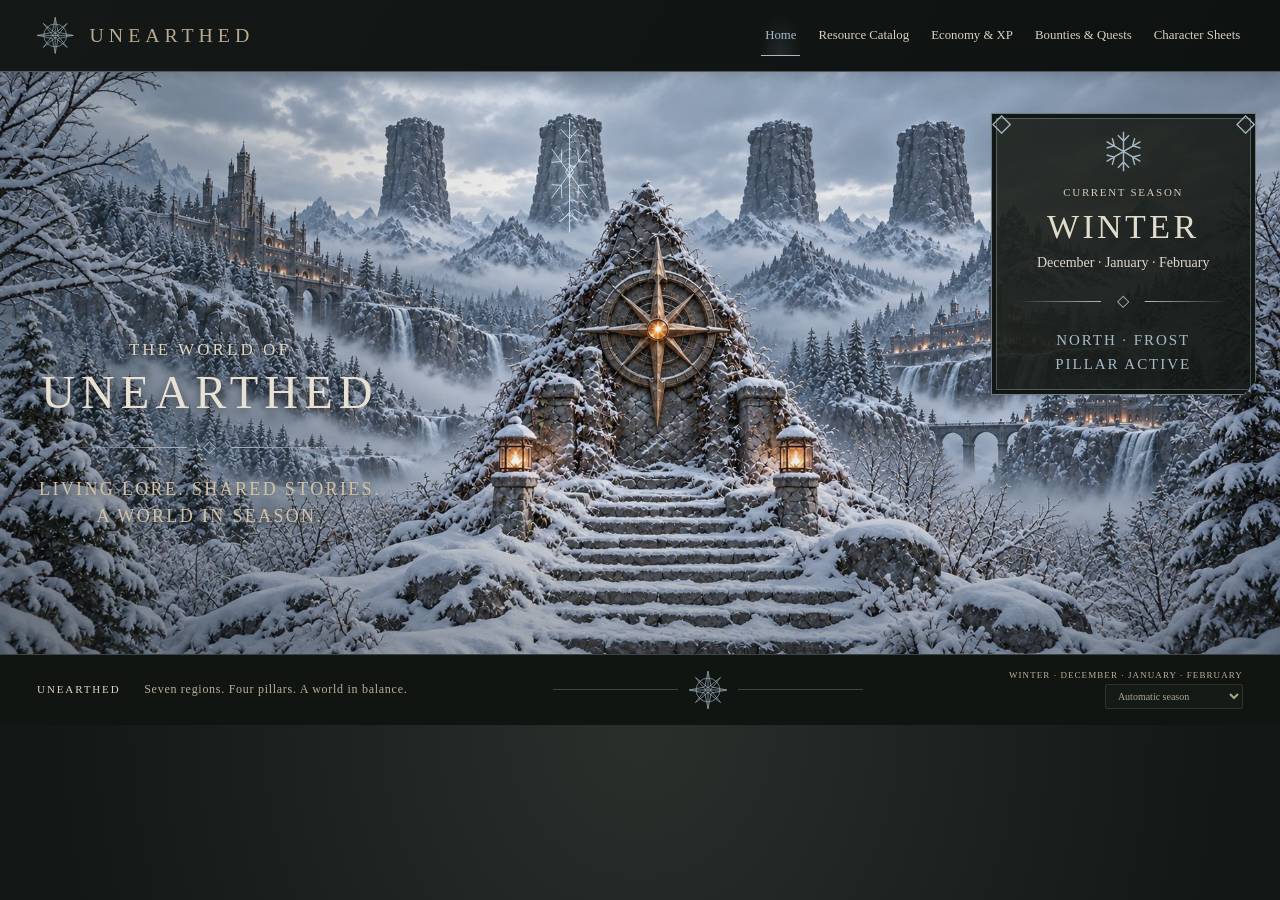
==== index.html @ 0201812e "Add files via upload" ====
<!doctype html>
<html lang="en">
<head>
<meta charset="utf-8"><meta name="viewport" content="width=device-width,initial-scale=1,viewport-fit=cover">
<meta name="description" content="Explore Unearthed’s regional resources, wildlife, gemstones, and crafting materials.">
<title>Unearthed · The World Awaits</title>
<link rel="stylesheet" href="style.css"><link rel="stylesheet" href="reference.css?v=tables-18"><link rel="stylesheet" href="characters.css?v=storyteller-list-6">
<script src="season.js" defer></script><script src="site-config.js" defer></script><script src="dashboard.js?v=page-titles-16" defer></script><script src="catalog.js" defer></script><script src="resource-art.js" defer></script><script src="app.js?v=tables-17" defer></script><script src="economy-data.js" defer></script><script src="ledger-art.js?v=17" defer></script><script src="economy.js?v=tables-17" defer></script><script src="character-model.js?v=standalone-2" defer></script><script src="characters.js?v=standalone-2" defer></script>
<link rel="stylesheet" href="mobile.css?v=clear-art-15"><script src="mobile.js?v=mobile-1" defer></script></head>
<body>
<a class="skip" href="#catalog">Skip to resources</a>
<header class="topbar"><a class="wordmark" href="#home"><svg viewBox="0 0 64 64" fill="none" stroke="currentColor" stroke-width="1" aria-hidden="true"><circle cx="32" cy="32" r="19"/><circle cx="32" cy="32" r="4"/><path d="M32 2 37 27 62 32 37 37 32 62 27 37 2 32 27 27Z"/><path d="m12 12 20 16 20-16-16 20 16 20-20-16-20 16 16-20Z"/><path d="M32 2v60M2 32h60"/></svg><span>UNEARTHED</span></a><button id="mobile-menu-toggle" class="mobile-menu-toggle" type="button" aria-controls="site-navigation" aria-expanded="false">Menu ☰</button><nav id="site-navigation" aria-label="Main"><a href="#home" class="nav-home">Home</a><a href="#catalog">Resource Catalog</a><a class="nav-economy" href="#economy">Economy &amp; XP</a><span class="nav-divider" aria-hidden="true">◇</span><a href="#board">Bounties &amp; Quests</a><a href="#sheets">Character Sheets</a></nav></header>
<section class="world-hero" id="home" aria-labelledby="title"><div class="landscape" role="img" aria-label="Castles and waterfalls in a misty autumn valley surround an ancient compass monument. Only the selected season’s pillar glows."><img src="hero-reference.webp" class="landscape-base" alt=""><div class="pillar west" data-pillar="autumn"><svg viewBox="0 0 80 200" fill="none" stroke="currentColor" stroke-width="1.5" aria-hidden="true"><path d="M9 40C42 14 76 31 57 48S12 55 18 73s58 2 47 29-56 7-51 31 48 8 44 32M14 92c12-10 26-12 40-7M25 178c18 10 29 2 25-8"/></svg></div><div class="pillar north" data-pillar="winter"><svg viewBox="0 0 80 200" fill="none" stroke="currentColor" stroke-width="1.5" aria-hidden="true"><path d="M40 10v177M12 56l56 77M68 56l-56 77M26 25l14 15 14-15M26 170l14-15 14 15M12 77l15-1 1-19M53 133l1-20 15-1M12 112l15 1 1 20M53 57l1 19 15 1M34 92l6-10 6 10-6 10Z"/></svg></div><div class="pillar east" data-pillar="spring"><svg viewBox="0 0 80 200" fill="none" stroke="currentColor" stroke-width="1.5" aria-hidden="true"><path d="M39 187c-3-30 9-47 1-72S24 70 40 13M40 59c-24-3-26-23-24-32 20 2 26 13 24 32ZM38 88c20 0 29-18 27-29-21 2-28 14-27 29ZM40 126c-21-1-26-15-24-25 17 0 25 11 24 25ZM40 150c18-3 22-17 20-25-16 4-22 14-20 25M38 174l-18 18m21-23 20 20"/></svg></div><div class="pillar south" data-pillar="summer"><svg viewBox="0 0 80 200" fill="none" stroke="currentColor" stroke-width="1.5" aria-hidden="true"><path d="M39 189C7 179 10 143 24 126c-3 21 7 22 10 15C15 111 49 93 37 58c24 15 31 36 21 56 17-13 8-32 6-42 31 46 12 112-25 117ZM39 181c-20-12-11-29 0-41-1 16 16 19 0 41Z"/></svg></div><div class="landscape-vignette"></div></div>
<div class="world-title"><p class="eyebrow">The world of</p><h1 id="title">Unearthed</h1><div class="rule" aria-hidden="true">◇</div><p class="subtitle">Living lore. Shared stories.<br>A world in season.</p></div>
<aside class="season-plaque" aria-label="Current season"><span class="season-emblem" id="season-emblem" aria-hidden="true">❧</span><p class="eyebrow" id="season-mode">Current season</p><h2 id="season-name">Autumn</h2><p id="season-months">September · October · November</p><div class="rule" aria-hidden="true">◇</div><p id="season-status" role="status" aria-live="polite">West pillar<br>active</p><span id="season-date" class="sr-only"></span></aside><p id="season-invitation" class="sr-only"></p></section>

<footer class="world-footer"><p><span>UNEARTHED</span> Seven regions. Four pillars. A world in balance.</p><div class="footer-compass" aria-hidden="true"><svg viewBox="0 0 64 64" fill="none" stroke="currentColor" stroke-width="1" aria-hidden="true"><circle cx="32" cy="32" r="19"/><circle cx="32" cy="32" r="4"/><path d="M32 2 37 27 62 32 37 37 32 62 27 37 2 32 27 27Z"/><path d="m12 12 20 16 20-16-16 20 16 20-20-16-20 16 16-20Z"/><path d="M32 2v60M2 32h60"/></svg></div><label class="season-selector"><span id="season-footer">Autumn · September · October · November</span><span class="sr-only">Explore the seasons</span><select id="season-select" aria-label="Explore the seasons"><option value="auto">Automatic season</option><option value="autumn">Preview Autumn · West</option><option value="winter">Preview Winter · North</option><option value="spring">Preview Spring · East</option><option value="summer">Preview Summer · South</option></select></label></footer>
<section id="economy" class="economy-section ledger-page" aria-labelledby="title" hidden><p class="eyebrow">Fortune & progression</p><div id="economy-tabs" class="ledger-tabs" aria-label="Economy &amp; XP spreadsheet sections"></div><p class="economy-intro">Explore coin values, market prices, experience rewards, and character progression.</p><section class="tools" aria-label="Economy &amp; XP filters"><label class="search-label">Search this page<input type="search" id="economy-search" placeholder="Search entries, descriptions, or rewards…"></label></section><div class="live-bar"><p id="economy-sync" role="status">Showing the saved spreadsheet snapshot.</p><button id="economy-refresh" class="quiet">Refresh from sheet ↻</button></div><div class="ledger-results-heading"><div><h2 id="economy-list-title"></h2><p id="economy-count" role="status" aria-live="polite"></p></div><a id="economy-source" target="_blank" rel="noopener noreferrer">Open source tab ↗</a></div><div id="economy-results" class="resource-grid"></div><p id="economy-empty" class="empty" hidden>No entries match your search.</p></section>
<section id="board" class="economy-section ledger-page" aria-labelledby="title" hidden><p class="eyebrow">The adventure board</p><div id="board-tabs" class="ledger-tabs" aria-label="Bounties, Assassinations &amp; Quests spreadsheet sections"></div><p class="economy-intro">Browse posted fictional contracts, quests, tasks, and the completed-events log.</p><section class="tools" aria-label="Bounties, Assassinations &amp; Quests filters"><label class="search-label">Search this page<input type="search" id="board-search" placeholder="Search entries, descriptions, or rewards…"></label></section><div class="live-bar"><p id="board-sync" role="status">Showing the saved spreadsheet snapshot.</p><button id="board-refresh" class="quiet">Refresh from sheet ↻</button></div><div class="ledger-results-heading"><div><h2 id="board-list-title"></h2><p id="board-count" role="status" aria-live="polite"></p></div><a id="board-source" target="_blank" rel="noopener noreferrer">Open source tab ↗</a></div><div id="board-results" class="resource-grid"></div><p id="board-empty" class="empty" hidden>No entries match your search.</p></section>
<section id="characters" class="character-page" hidden aria-labelledby="title"><p class="eyebrow">The people of Unearthed</p><p id="character-list-description" class="page-description">Explore the approved, read-only character sheets of Unearthed.</p><div class="character-toolbar"><label class="character-search">Find a character<input id="character-search" type="search" placeholder="Search character or player name…"></label><button id="add-character" class="button" type="button">Add New Character Sheet +</button><a id="open-storyteller" class="button" href="storyteller.html" target="_blank" rel="noopener">Storyteller ◇</a><button id="refresh-registry" class="quiet" type="button">Refresh list ↻</button></div><p id="registry-status" class="character-status" role="status" aria-live="polite"></p><div id="character-list" class="character-roster"></div><p class="mobile-table-hint">Swipe across the character list to see every column.</p><div id="character-registry-table" class="table-scroll" hidden><table><caption class="sr-only">Approved character sheet registry</caption><thead><tr><th>Character name</th><th>Player name</th><th>Adjusted XP</th><th>Adjusted coin</th><th>View character sheet</th></tr></thead><tbody id="character-registry-rows"></tbody></table></div><p class="character-note">Character information is read from the player’s Google Sheet. Only approved moderators can register a sheet.</p></section>
<section id="character-profile" class="character-page character-profile" hidden aria-labelledby="character-profile-title"><p class="eyebrow">The chronicle of a character</p><div class="profile-heading"><div><h1 id="character-profile-title">Character Sheet</h1><p id="character-profile-subtitle" class="page-description">A read-only record from Google Sheets.</p></div><span class="read-only-badge">Read only</span></div><div class="profile-actions"><a href="#sheets">← All characters</a><button id="refresh-character" class="quiet" type="button">Refresh character ↻</button><button id="copy-character-link" class="quiet" type="button">Copy player link</button><a id="character-source-link" target="_blank" rel="noopener noreferrer">Open Google Sheet ↗</a></div><label id="character-share-fallback" hidden>Copy this player link<input id="character-share-url" readonly></label><p id="character-profile-status" class="character-status" role="status" aria-live="polite"></p><div id="character-profile-content"></div></section>
<dialog id="add-character-dialog" class="character-add-dialog" aria-labelledby="add-character-title"><form id="add-character-form"><p class="eyebrow">Moderator registration</p><h2 id="add-character-title">Add New Character Sheet</h2><p>Paste the character’s Google Sheets link. Share the copy as <strong>Anyone with the link · Viewer</strong> first.</p><label>Character Google Sheets link<input id="new-character-url" type="url" required placeholder="https://docs.google.com/spreadsheets/d/…/edit"></label><p class="character-note">Continue to Google sign-in to preview the import and add it to the master registry. No character data is saved from this public form.</p><p id="add-character-error" role="alert"></p><div class="profile-actions"><button id="cancel-add-character" class="quiet" type="button">Cancel</button><button id="continue-character-registration" class="button" type="submit">Continue with Google →</button></div></form></dialog>
<main id="catalog">
<div class="catalog-heading"><div><p class="eyebrow">The explorer’s archive</p><p class="page-description">Explore materials, wildlife, gemstones, and crafting resources across the seven regions of Unearthed.</p></div><p id="summary">Loading the field guide…</p></div>
<section class="tools" aria-label="Catalog filters"><label class="search-label">Search the compendium<input id="search" type="search" placeholder="Search resources, descriptions, or uses…"></label><div class="filter-row"><label>Region<select id="region"><option value="">All regions</option></select></label><label>Resource type<select id="category"><option value="">All resource types</option></select></label><label>Tier<select id="tier"><option value="">All tiers</option></select></label><label>Order by<select id="sort"><option value="name">Name A–Z</option><option value="tier">Tier: low to high</option><option value="region">Region A–Z</option></select></label><button id="clear" class="quiet">Clear filters</button></div></section>
<div class="live-bar"><p id="sync-status" role="status">Showing the saved catalog · Connecting to Google Sheets…</p><button id="refresh" class="quiet">Refresh from sheet ↻</button></div>
<div id="region-notes" class="region-notes" hidden></div>
<div class="results-heading"><p id="result-count" role="status" aria-live="polite"></p><span>WOOD · MINERALS · GEMSTONES · GATHER · ANIMALS</span></div>
<div id="results" class="resource-grid"></div><div id="empty" class="empty" hidden><span aria-hidden="true">✧</span><h3>No discoveries found.</h3><p>Try another search or clear your filters.</p></div><button id="more" class="button more" hidden>Show more resources</button>
<section class="source-panel"><span class="source-compass" aria-hidden="true">✧</span><div><p class="eyebrow">A living field guide</p><h2>One world. One source.</h2><p>This guide reads the seven regional tabs in the master Google Sheet. When the public connection is available, it checks for changes every two minutes while you browse. Google may take a few minutes to serve edits.</p><a href="https://docs.google.com/spreadsheets/d/1hNBIAvWeZFCh6agAXn4q4OVfjjJpEoTClhNyCWMrdN8/edit" target="_blank" rel="noopener">Consult the master catalog ↗</a></div></section>
<noscript><p>Enable JavaScript to search the catalog, or <a href="https://docs.google.com/spreadsheets/d/1hNBIAvWeZFCh6agAXn4q4OVfjjJpEoTClhNyCWMrdN8/edit">open the original Google Sheet</a>.</p></noscript>
</main>
</body></html>
---- style.css ----
:root{color-scheme:dark;--bg:#101419;--panel:#181e24;--line:#b297603d;--gold:#d1b987;--text:#e8e2d5;--muted:#b1b5b5}*{box-sizing:border-box}html{scroll-behavior:smooth;scroll-padding-top:24px}body{margin:0;background:var(--bg);color:var(--text);font:16px/1.65 Georgia,serif}a{color:var(--gold);text-underline-offset:5px}button,input,select{font:inherit}button,a,input,select{-webkit-tap-highlight-color:transparent}:focus-visible{outline:2px solid #a6c8f1;outline-offset:5px}button{cursor:pointer}button:disabled{cursor:wait;opacity:.65}.skip{position:absolute;top:-100px;left:20px;z-index:10;background:var(--bg);padding:10px}.skip:focus{top:10px}.topbar{display:flex;justify-content:space-between;align-items:center;padding:20px 6%;background:#101419;border-bottom:1px solid var(--line);gap:20px}.wordmark{font-size:17px;letter-spacing:.19em;color:var(--gold);text-decoration:none}.wordmark span{font-size:27px;vertical-align:middle;margin-right:8px}.topbar nav{display:flex;gap:28px;font:13px Arial,sans-serif}.topbar nav a{color:#d0cec6;text-decoration:none}.topbar nav a:hover{color:var(--gold)}.hero{position:relative;min-height:700px;height:82vh;max-height:1000px;display:flex;align-items:flex-end;justify-content:center;isolation:isolate;overflow:hidden;text-align:center}.hero-art{position:absolute;inset:0;width:100%;height:100%;object-fit:cover;object-position:center 42%;z-index:-3}.hero-shade{position:absolute;inset:0;background:linear-gradient(180deg,#10141908 20%,#10141920 40%,#101419b0 64%,#101419 100%);z-index:-2}.hero-copy{padding:270px 20px 68px;text-shadow:0 3px 16px #000;max-width:800px}.eyebrow{font:11px/1.6 Arial,sans-serif;text-transform:uppercase;letter-spacing:.24em;color:var(--gold);margin:0 0 12px}h1{font-weight:400;text-transform:uppercase;letter-spacing:.12em;font-size:clamp(42px,6.5vw,86px);line-height:1.1;margin:0 0 12px;color:#f2e6ce}.rule{display:flex;gap:16px;align-items:center;justify-content:center;color:var(--gold);font-size:9px;margin:14px auto;width:220px}.rule:before,.rule:after{content:"";height:1px;background:linear-gradient(90deg,transparent,var(--gold));flex:1}.rule:after{transform:rotate(180deg)}.subtitle{font-variant:small-caps;font-size:25px;letter-spacing:.07em;margin:0 0 14px}.hero-description{color:#e0ddd5;line-height:1.6;font-size:16px}.button{display:inline-flex;align-items:center;justify-content:center;gap:32px;text-decoration:none;padding:12px 26px;border:1px solid #a88c55;background:linear-gradient(#50432c,#302b24);color:#f2e3c5;font-size:14px;box-shadow:inset 0 0 0 3px #171a1d,0 6px 20px #0003;min-height:46px}.button:hover{background:#5e4d31}.hero-caption{position:absolute;bottom:20px;color:#b5b6b3;font:10px Arial,sans-serif;text-transform:uppercase;letter-spacing:.2em}main{max-width:1380px;padding:54px 6% 70px;margin:auto}.catalog-heading{display:flex;align-items:flex-end;justify-content:space-between;gap:20px;margin-bottom:28px}h2{font-weight:400;font-size:34px;line-height:1.3;margin:0}.catalog-heading>p{font:12px Arial,sans-serif;color:var(--muted);white-space:nowrap;margin-bottom:7px}.tools{background:linear-gradient(135deg,#20252b,#171c22);border:1px solid var(--line);padding:25px}.tools label{display:flex;flex-direction:column;gap:8px;font:12px Arial,sans-serif;color:#cfc8b8}.search-label{width:100%}input,select{min-height:46px;border:1px solid #62666c;background:#10161b;color:var(--text);border-radius:2px;padding:10px 12px;width:100%;font:14px Arial,sans-serif}input::placeholder{color:#a4a9ad}.filter-row{display:grid;grid-template-columns:1.3fr 1.1fr .7fr 1fr auto;gap:14px;align-items:end;margin-top:18px}.quiet{background:transparent;border:1px solid #60656a;border-radius:2px;color:#d8cbb0;padding:10px 13px;min-height:42px;font:12px Arial,sans-serif}.quiet:hover{background:#ffffff0a}.live-bar{display:flex;gap:20px;justify-content:space-between;align-items:center;margin:18px 0 28px}.live-bar p{margin:0;color:#b4bfc5;font:12px/1.6 Arial,sans-serif}.live-bar p[data-live=true]{color:#b8d8be}.live-bar .quiet{white-space:nowrap}.region-notes{padding:15px 20px;margin-bottom:20px;border-left:2px solid var(--gold);background:#20252b;color:#d1c7b4;font-size:14px}.results-heading{display:flex;justify-content:space-between;gap:16px;align-items:center;margin-bottom:14px;font:12px Arial,sans-serif;color:var(--muted)}.results-heading p{margin:0}.results-heading span{font-size:9px;letter-spacing:.09em}.resource-grid{display:grid;grid-template-columns:repeat(3,minmax(0,1fr));gap:18px}.resource{position:relative;padding:23px;background:linear-gradient(130deg,#21262c,#171c22);border:1px solid #6f655145;min-width:0;display:flex;flex-direction:column}.resource:before{content:"";position:absolute;top:-1px;left:20px;width:38px;height:2px;background:var(--accent,#c6ae78)}.card-top{display:flex;justify-content:space-between;align-items:center;gap:10px;font:11px Arial,sans-serif}.category{color:var(--accent,#c6ae78);letter-spacing:.04em}.tier{font-size:10px;color:#e2d4b8;border:1px solid #a68c5855;padding:3px 8px;white-space:nowrap}.resource h3{font-size:23px;font-weight:400;line-height:1.25;margin:17px 0 7px;color:#f2e9d7;overflow-wrap:anywhere}.region-name{font:10px Arial,sans-serif;letter-spacing:.06em;color:#b4bac0;margin:0 0 16px}.description{font:14px/1.75 Arial,sans-serif;color:#c9ccce;margin:0 0 22px;flex:1}.uses{border-top:1px solid #ffffff13;padding-top:13px;font:12px/1.7 Arial,sans-serif;color:#b5b9b9;margin:0}.uses strong{display:block;text-transform:uppercase;letter-spacing:.14em;font-size:9px;color:var(--gold);margin-bottom:4px}.more{display:flex;margin:30px auto 0}.empty{text-align:center;padding:50px;border:1px solid var(--line)}.empty>span{font-size:45px;color:var(--gold)}.empty h3{font-size:27px;font-weight:400}.empty p{color:var(--muted)}.source-panel{display:flex;gap:32px;align-items:center;margin-top:65px;padding:35px;border:1px solid var(--line);background:radial-gradient(ellipse at left,#2b3037,#171c22)}.source-compass{color:var(--gold);font-size:85px;line-height:1}.source-panel h2{font-size:29px}.source-panel p:not(.eyebrow){font:14px/1.8 Arial,sans-serif;color:#bac0c2;max-width:760px}.source-panel a{font-size:14px}footer{display:flex;justify-content:space-between;gap:20px;border-top:1px solid var(--line);padding:28px 6%;color:var(--muted);font:11px/1.6 Arial,sans-serif}footer .wordmark{font-size:13px}[hidden]{display:none!important}@media(min-width:1600px){main{padding-left:30px;padding-right:30px}}@media(max-width:900px){.resource-grid{grid-template-columns:repeat(2,minmax(0,1fr))}.filter-row{grid-template-columns:1fr 1fr}.filter-row .quiet{grid-column:2}.catalog-heading{align-items:flex-start;flex-direction:column;gap:8px}.hero{min-height:640px;height:76vh}.results-heading span{display:none}}@media(max-width:560px){.topbar{padding:15px 5%}.wordmark{font-size:14px}.wordmark span{display:none}.topbar nav{gap:14px;font-size:11px}.hero{min-height:590px;height:78vh}.hero-art{object-position:50% 30%}.hero-copy{padding:230px 15px 65px}.hero-description{font-size:14px}.subtitle{font-size:21px}main{padding:35px 5% 45px}h2{font-size:28px}.tools{padding:17px}.filter-row{gap:12px}.resource-grid{grid-template-columns:1fr}.live-bar{align-items:flex-start;gap:12px}.live-bar .quiet{font-size:10px;padding:8px;min-height:38px}.source-panel{padding:24px;gap:0}.source-compass{display:none}.source-panel h2{font-size:25px}footer{flex-direction:column;gap:10px}.resource{padding:22px}.resource h3{font-size:24px}}@media(prefers-reduced-motion:reduce){html{scroll-behavior:auto}}

/* Option 2: the seasonal world archive */
:root{--season-rgb:213,163,107;--bg:#101716;--panel:#1a2422;--line:rgba(var(--season-rgb),.27)}
.topbar{background:#111a19;position:relative;z-index:2;padding:17px 5%;border-bottom-color:var(--line)}.topbar .wordmark{font-size:16px}.topbar nav{letter-spacing:.08em;font-size:11px;text-transform:uppercase}.world-hero{position:relative;isolation:isolate;overflow:hidden;aspect-ratio:1672/941;max-height:870px;background:#303c3a}.landscape{position:absolute;inset:0}.landscape-base{width:100%;height:100%;object-fit:fill;filter:saturate(.72) brightness(.78)}.landscape-vignette{position:absolute;inset:0;background:linear-gradient(#10171675,transparent 28%,transparent 66%,#101716ed),linear-gradient(90deg,#10171640,transparent 35%,transparent 65%,#10171640)}.world-title{position:absolute;top:6%;left:0;right:0;text-align:center;text-shadow:0 2px 20px #000}.world-title h1{font-size:clamp(34px,6vw,88px);letter-spacing:.2em;margin-left:.2em}.world-title .eyebrow{font-size:10px;color:#ede2cc}.world-title .subtitle{font-size:clamp(14px,1.5vw,22px);color:#f0e4d1}.world-title .rule{margin:10px auto}.hero-invitation{position:absolute;bottom:5%;left:15px;right:15px;text-align:center;text-shadow:0 2px 9px #000}.hero-invitation p{font-style:italic;color:#e0d8c8;font-size:clamp(13px,1.3vw,18px);margin:0 0 8px}.hero-invitation a{font:10px Arial,sans-serif;text-transform:uppercase;letter-spacing:.2em;text-decoration:none}.hero-invitation span{padding-left:15px}
.pillar{position:absolute;width:7%;height:26%;top:1%;opacity:0;pointer-events:none;background:radial-gradient(ellipse at 50% 60%,rgba(var(--season-rgb),.75),rgba(var(--season-rgb),.22) 40%,transparent 70%);mix-blend-mode:screen;transition:opacity .8s}.pillar:before{content:'';position:absolute;top:10%;left:48%;width:4%;height:76%;background:var(--gold);box-shadow:0 0 12px 3px var(--gold);clip-path:polygon(50% 0,100% 25%,30% 42%,90% 58%,35% 78%,65% 100%,0 85%,20% 64%,0 48%,65% 25%)}.pillar.west{left:19%}.pillar.north{left:34%}.pillar.east{left:57.5%}.pillar.south{left:72%}.pillar.is-lit{opacity:1}
.season-strip{max-width:1200px;position:relative;margin:-1px auto 0;display:flex;align-items:center;justify-content:space-between;gap:30px;padding:24px 32px;background:linear-gradient(110deg,#26312dde,#141e1ce8);border:1px solid var(--line);box-shadow:0 12px 45px #0003}.season-current{display:flex;gap:18px;align-items:center}.season-current .eyebrow{font-size:9px;margin:0 0 3px}.season-current strong{font-weight:400;font-size:23px;color:var(--gold)}.season-current small{display:block;color:#aaaFA9;font:10px/1.8 Arial,sans-serif}.season-sigil{font-size:43px;color:var(--gold)}.season-controls{display:flex;gap:14px;align-items:center}.season-controls label{font:10px Arial,sans-serif;letter-spacing:.1em;color:#c5c6bb}.season-controls select{width:auto;min-width:210px;font-size:12px;border-color:var(--line);background:#101a18}.season-note{font:10px/1.8 Arial,sans-serif;text-transform:uppercase;letter-spacing:.12em;color:#b2b8ab;border-left:1px solid var(--line);padding-left:30px;margin:0}
.dashboard{max-width:1320px;padding:64px 5% 0;margin:auto}.dashboard-heading{display:flex;align-items:end;justify-content:space-between;gap:20px;margin-bottom:25px}.dashboard-heading h2{font-size:34px}.dashboard-heading>p{font:12px Arial,sans-serif;color:var(--muted)}.dashboard-grid{display:grid;grid-template-columns:repeat(4,minmax(0,1fr));gap:18px}.destination{display:block;padding:0;text-decoration:none;text-align:left;color:var(--text);border:1px solid var(--line);background:linear-gradient(145deg,#222c28,#141d1b);font:inherit;overflow:hidden;transition:transform .2s,border-color .2s}.destination:hover{transform:translateY(-5px);border-color:var(--gold)}.card-art{height:155px;position:relative;display:flex;align-items:center;justify-content:center;background-image:linear-gradient(#17211a25,#14201bc9),url('hero.png');background-size:auto,550px auto;border-bottom:1px solid var(--line)}.art-resources{background-position:center,8% 90%}.art-economy{background-position:center,100% 45%}.art-sheets{background-position:center,50% 65%}.art-registry{background-position:center,0% 30%}.card-art>span{color:#e9d2a3;font-size:57px;line-height:1;text-shadow:0 3px 14px #000;filter:drop-shadow(0 0 10px #000)}.card-art small{position:absolute;bottom:11px;font:8px Arial,sans-serif;letter-spacing:.16em;color:#d0c8b7}.destination-copy{padding:21px 20px}.access-tag{font:8px Arial,sans-serif;text-transform:uppercase;letter-spacing:.14em;color:var(--gold)}.staff-tag{color:#b8c1bd}.destination h3{font-size:23px;line-height:1.25;font-weight:400;margin:9px 0}.destination p{font:12px/1.8 Arial,sans-serif;color:#b9c1b9;margin:0 0 25px;min-height:65px}.destination-action{display:flex;align-items:center;justify-content:space-between;border-top:1px solid var(--line);padding-top:13px;font:10px Arial,sans-serif;color:var(--gold);letter-spacing:.04em}.destination-action b{font-size:17px;font-weight:400}.archive-footnote{text-align:center;font-style:italic;color:#919f94;font-size:12px;margin:27px 0 0}.archive-footnote span{padding-left:10px;color:var(--gold)}main{padding-top:65px}.resource,.tools,.source-panel{background:linear-gradient(130deg,#222c29,#151e1c)}dialog{color:var(--text);background:#19231f;border:1px solid var(--gold);padding:35px;max-width:540px;width:calc(100% - 30px);box-shadow:0 20px 100px #0009}dialog::backdrop{background:#050a08cc;backdrop-filter:blur(5px)}dialog p:not(.eyebrow){font:14px/1.8 Arial,sans-serif;color:#c4ccc3}.dialog-close{float:right;margin:0 0 20px 20px}dialog h2{clear:both}.quiet{color:var(--gold)}.button{border-color:var(--gold);background:rgba(var(--season-rgb),.15);color:var(--text)}.button:hover{background:rgba(var(--season-rgb),.3)}
@media(min-width:1700px){.world-hero{aspect-ratio:auto;height:870px}.landscape{width:1546px;left:50%;transform:translateX(-50%)}}@media(max-width:1000px){.dashboard-grid{grid-template-columns:repeat(2,minmax(0,1fr))}.season-note{display:none}.season-strip{padding:22px 5%;gap:15px}.season-controls{flex-direction:column;align-items:flex-start;gap:6px}.world-title .eyebrow{font-size:8px}.world-title{top:5%}.world-title .rule{display:none}.dashboard-heading>p{display:none}.card-art{height:175px;background-size:auto,700px auto}.destination p{min-height:44px}}@media(max-width:560px){.topbar nav{font-size:9px;gap:13px;letter-spacing:0}.topbar .wordmark{font-size:12px}.world-hero{aspect-ratio:1/1.12}.landscape{width:170%;left:-35%}.world-title{top:8%}.world-title h1{font-size:37px}.world-title .eyebrow{font-size:7px;letter-spacing:.13em}.world-title .subtitle{font-size:14px}.hero-invitation{bottom:6%}.hero-invitation p{font-size:12px}.season-strip{flex-wrap:wrap;padding:20px 5%}.season-sigil{font-size:30px}.season-current strong{font-size:21px}.season-controls{width:100%;flex-direction:row;align-items:center;justify-content:space-between}.season-controls select{min-width:0;width:58%;font-size:11px}.season-controls label{font-size:9px}.dashboard{padding-top:38px}.dashboard-grid{gap:12px}.destination-copy{padding:15px 12px}.destination h3{font-size:20px;min-height:50px}.destination p{font-size:11px;min-height:80px;margin-bottom:17px}.card-art{height:120px;background-size:auto,480px auto}.card-art small{font-size:6px;letter-spacing:.08em}.card-art>span{font-size:43px}.dashboard-heading h2{font-size:29px}.destination-action{font-size:9px}.access-tag{font-size:7px}}
@media(prefers-reduced-motion:reduce){.pillar,.destination{transition:none}.destination:hover{transform:none}}
---- reference.css ----
/* Reference-matched composition, with restrained pigments and soft atmosphere. */
:root{--bg:#131716;--text:#dfd9cc;--muted:#afb4ac;--gold:#bc9b7a;--season-rgb:188,155,122;--line:rgba(var(--season-rgb),.28)}
body{background:radial-gradient(ellipse at top,#29302c,#131716 65%)}
.sr-only{position:absolute;width:1px;height:1px;padding:0;margin:-1px;overflow:hidden;clip:rect(0,0,0,0);white-space:nowrap;border:0}
.topbar{height:72px;padding:0 2.8%;gap:36px;background:linear-gradient(120deg,#141817,#0e1211);border-bottom:1px solid rgba(var(--season-rgb),.4)}
.wordmark{display:flex;align-items:center;gap:20px;white-space:nowrap}.wordmark svg{width:53px;height:60px;flex:none}.topbar .wordmark span{font:26px Georgia,serif;letter-spacing:.35em;margin:0;color:#c5ad8c}.topbar nav{flex:1;justify-content:space-around;gap:22px;font:18px Georgia,serif;text-transform:none;letter-spacing:0;align-self:stretch;align-items:stretch}.topbar nav a,.nav-economy{display:flex;align-items:center;justify-content:center;gap:12px;white-space:nowrap;font:inherit;text-decoration:none;border:0;background:none;color:#d7d2c4;padding:0 8px}.topbar nav .current{color:var(--gold);box-shadow:inset 0 -2px 0 var(--gold);background:radial-gradient(ellipse at bottom,rgba(var(--season-rgb),.12),transparent 75%)}.nav-divider{align-self:center;color:var(--gold);font-size:15px}.lock{width:17px;height:21px;color:#bda988;flex:none}
.world-hero{aspect-ratio:1672/670;max-height:none;overflow:hidden;background:#303733}.landscape{inset:0;width:100%;height:100%;transform:none}.landscape-base{object-fit:fill;filter:saturate(.57) contrast(.87) brightness(.9);transform:scale(1.001)}.landscape-vignette{background:linear-gradient(0deg,#13171645,transparent 35%),linear-gradient(90deg,#0b12104a,transparent 40%,transparent 80%,#13171628)}.world-title{left:1.9%;right:auto;top:46%;width:29%;text-shadow:0 2px 12px #000a}.world-title .eyebrow{font:17px Georgia,serif;letter-spacing:.18em;color:#e0d5bd;margin:0 0 7px}.world-title h1{font:clamp(30px,3.65vw,63px)/1.1 Georgia,serif;letter-spacing:.13em;color:#e8e1d4;margin:0}.world-title .rule{display:flex;width:90%;margin:15px auto;color:var(--gold);font-size:17px}.world-title .subtitle{font:18px/1.5 Georgia,serif;font-variant:small-caps;text-transform:uppercase;letter-spacing:.13em;color:#d2c2a5;margin:0}.season-plaque{position:absolute;right:1.9%;top:7%;width:265px;min-height:260px;padding:15px 14px 18px;text-align:center;background:linear-gradient(130deg,#20241feb,#101512e8);border:1px solid var(--gold);box-shadow:inset 0 0 0 4px #111713,inset 0 0 0 5px rgba(var(--season-rgb),.35),0 8px 25px #0003;clip-path:polygon(0 0,100% 0,100% 95%,95% 100%,0 100%)}.season-plaque:before,.season-plaque:after{content:'◇';position:absolute;color:var(--gold);font-size:25px;top:-12px;left:0}.season-plaque:after{left:auto;right:0}.season-emblem{font-size:45px;line-height:1.25;color:var(--gold);display:block}.season-plaque .eyebrow{font:11px Georgia,serif;letter-spacing:.15em;color:#d6cbb6;margin:12px 0 7px}.season-plaque h2{font-size:34px;letter-spacing:.1em;text-transform:uppercase;color:#e2dccd}.season-plaque>p:not(.eyebrow){font-size:14px;margin:2px 0}.season-plaque .rule{width:90%;margin:14px auto;font-size:16px}.season-plaque #season-status{font-size:15px;letter-spacing:.13em;text-transform:uppercase;max-width:170px;margin:0 auto;line-height:1.6;color:var(--gold)}
.pillar{height:31%;width:7%;top:1%;background:radial-gradient(ellipse at 50% 55%,rgba(var(--season-rgb),.38),rgba(var(--season-rgb),.12) 45%,transparent 72%);filter:blur(.6px)}.pillar.west{left:26.5%}.pillar.north{left:40.5%}.pillar.east{left:56.5%}.pillar.south{left:69.5%}.pillar:before{width:7%;left:46%;top:8%;height:77%;box-shadow:0 0 12px 3px var(--gold);opacity:.78}.pillar.is-lit{opacity:.8}
.dashboard{position:relative;max-width:none;padding:0 2.4%;margin:-77px auto 0;z-index:1}.dashboard-grid{grid-template-columns:repeat(4,minmax(0,1fr));gap:17px}.destination{position:relative;min-height:235px;text-align:center;padding:16px 12px 20px;color:#dfd9cb;border:1px solid var(--card-color);background-color:#101713;background-image:linear-gradient(#10171350,#0c120e50),url('season-cards.png');background-size:auto,400% 100%;box-shadow:inset 0 0 0 4px #0c120e99,inset 0 0 0 5px var(--card-line),0 5px 15px #0004;clip-path:polygon(2% 0,98% 0,100% 3%,100% 97%,98% 100%,2% 100%,0 97%,0 3%);transition:border-color .2s,background-color .2s;overflow:hidden}.destination:before{content:'';position:absolute;inset:0;background:#18221b25;pointer-events:none}.destination:hover{transform:none;border-color:#d8c7a4;background-color:#283028}.resource-destination{--card-color:#b29173;--card-line:#b2917344;background-position:center,0% center}.economy-destination{--card-color:#95a8b5;--card-line:#95a8b544;background-position:center,33.333% center}.sheets-destination{--card-color:#9eaf91;--card-line:#9eaf9144;background-position:center,66.666% center}.registry-destination{--card-color:#bdad83;--card-line:#bdad8344;background-position:center,100% center}.destination .lock{position:absolute;top:17px;right:16px;color:#c1b59f;width:15px;height:20px}.season-icon{display:block;position:relative;font-size:43px;line-height:1.1;height:46px;margin:0 auto 8px;color:var(--card-color)}.autumn-icon{transform:rotate(-20deg)}.spring-icon{transform:rotate(25deg)}.destination h2{position:relative;font-size:21px;font-variant:small-caps;letter-spacing:.055em;margin:0 0 7px;color:#e0d9c9}.destination p{position:relative;font:14px/1.5 Georgia,serif;min-height:44px;margin:0 0 18px;color:#cfc8b8}.destination-action{position:relative;display:flex;justify-content:center;align-items:center;gap:16px;width:max-content;max-width:100%;min-width:185px;margin:auto;padding:9px 15px;color:#e1d9c8;border:1px solid var(--card-color);background:#0b100dcc;font:12px Georgia,serif;text-transform:uppercase;letter-spacing:.08em;clip-path:polygon(3% 0,97% 0,100% 15%,100% 85%,97% 100%,3% 100%,0 85%,0 15%)}.destination-action b{font-size:18px}.world-footer{max-width:none;display:flex;align-items:center;justify-content:space-between;gap:25px;padding:15px 2.9%;border-top:1px solid var(--line);margin-top:18px;font:12px Georgia,serif;color:#b9b09a;background:#101512}.world-footer p{margin:0;letter-spacing:.06em}.world-footer p span{font-size:11px;letter-spacing:.17em;padding-right:20px;color:#ddd4c1}.footer-compass{display:flex;align-items:center;gap:10px;flex:1;max-width:310px}.footer-compass:before,.footer-compass:after{content:'';height:1px;background:var(--line);flex:1}.footer-compass svg{width:40px;height:40px;color:var(--gold)}.season-selector{text-align:right;display:flex;flex-direction:column;gap:4px}.season-selector>span:first-child{font-size:9px;letter-spacing:.12em;text-transform:uppercase}.season-selector select{width:auto;min-height:25px;padding:3px 8px;align-self:flex-end;background:#141b16;border:1px solid #b09b722e;color:#ada58e;font:10px Georgia,serif}.resource,.tools,.source-panel{background:linear-gradient(135deg,#252c27,#19201b)}.eyebrow{color:var(--gold)}.button{box-shadow:none}#catalog{padding-top:45px}
@media(min-width:1800px){.world-hero{aspect-ratio:1672/670}.dashboard{margin-top:-90px}.destination{min-height:260px;padding-top:24px}}
@media(max-width:1250px){.topbar{gap:22px;height:65px}.topbar .wordmark span{font-size:19px;letter-spacing:.25em}.wordmark svg{width:43px}.wordmark{gap:12px}.topbar nav{font-size:14px;gap:10px}.topbar nav a,.nav-economy{padding:0 4px;gap:7px}.season-plaque{width:215px;min-height:0;padding:10px 12px 14px}.season-plaque h2{font-size:27px}.season-emblem{font-size:34px}.season-plaque>p:not(.eyebrow){font-size:11px}.season-plaque .rule{margin:9px auto}.season-plaque #season-status{font-size:12px}.world-title .eyebrow{font-size:13px}.world-title .subtitle{font-size:14px}.world-title .rule{margin:10px auto}.dashboard{margin-top:-40px}.destination{min-height:230px;padding:15px 10px}.destination h2{font-size:19px}.destination p{font-size:12px;min-height:55px}.destination-action{font-size:10px;min-width:145px;padding:8px}.dashboard-grid{gap:12px}.world-footer{gap:15px}.world-footer p{font-size:10px}.footer-compass{max-width:130px}.season-selector>span:first-child{font-size:8px}}
@media(max-width:900px){.topbar{height:auto;padding:9px 3% 0;flex-wrap:wrap;gap:5px}.topbar .wordmark{margin:auto}.topbar .wordmark span{font-size:20px}.wordmark svg{width:33px;height:38px}.topbar nav{flex-basis:100%;justify-content:center;font-size:12px;gap:15px;height:42px}.nav-divider{display:none}.topbar nav .lock{width:12px;height:16px}.world-hero{aspect-ratio:1672/800}.world-title{top:47%;left:2%;width:35%}.world-title h1{font-size:clamp(24px,4.1vw,38px)}.world-title .eyebrow{font-size:11px}.world-title .subtitle{font-size:11px}.season-plaque{right:2%;top:7%;width:175px;padding:10px}.season-plaque .eyebrow{font-size:9px;margin-top:6px}.season-plaque h2{font-size:24px}.season-plaque>p:not(.eyebrow){font-size:10px}.season-emblem{font-size:28px}.season-plaque #season-status{font-size:10px}.dashboard{margin-top:-10px}.dashboard-grid{grid-template-columns:repeat(2,minmax(0,1fr));gap:14px}.destination{min-height:230px}.destination h2{font-size:23px}.destination p{font-size:14px;min-height:45px}.destination-action{min-width:180px;font-size:11px}.world-footer{flex-wrap:wrap;justify-content:center;text-align:center}.world-footer p{flex-basis:100%}.footer-compass{max-width:120px}.season-selector{text-align:left;flex:1;max-width:290px}.season-selector select{align-self:flex-start}}
@media(max-width:560px){.topbar nav{gap:9px;font-size:10px;flex-wrap:wrap;height:auto;padding-bottom:6px;justify-content:space-between}.topbar nav a,.nav-economy{min-height:32px;padding:0 3px}.topbar nav .lock{display:none}.topbar .wordmark span{font-size:18px}.world-hero{aspect-ratio:1/1.05}.landscape{width:165%;left:-32.5%;height:100%}.world-title{top:auto;bottom:8%;width:65%;left:0;text-align:center}.world-title h1{font-size:30px}.world-title .eyebrow{font-size:10px}.world-title .subtitle{font-size:11px}.world-title .rule{margin:7px auto;width:85%}.season-plaque{width:130px;right:3%;top:5%;padding:9px 7px 11px}.season-plaque h2{font-size:21px}.season-plaque .eyebrow{font-size:8px;letter-spacing:.1em;margin:3px 0}.season-plaque>p:not(.eyebrow){font-size:9px}.season-emblem{font-size:27px}.season-plaque .rule{margin:5px auto}.season-plaque #season-status{font-size:10px;max-width:90px}.dashboard{margin-top:0;padding:0 3%}.dashboard-grid{gap:12px;grid-template-columns:1fr}.destination{min-height:225px;padding:17px}.destination h2{font-size:24px;min-height:0}.destination p{font-size:14px;min-height:0;margin:8px 0 18px}.destination-action{min-width:200px}.destination .lock{right:22px;top:20px}.world-footer p span{display:block;margin-bottom:6px;padding:0}.world-footer{margin-top:15px;padding:18px 4%}.world-footer p{font-size:11px}.footer-compass{max-width:70px}.season-selector>span:first-child{font-size:7px}.pillar{top:1%;height:31%}}
/* Final soft color pass requested by the owner. */
.landscape-base{filter:saturate(.45) contrast(.84) brightness(.98) blur(.3px)}
.destination{background-image:none}.destination:before{background-image:linear-gradient(#10171335,#0c120e55),url('season-cards.png');background-size:auto,400% 100%;filter:saturate(.38) contrast(.8) brightness(.86);z-index:0}.resource-destination:before{background-position:center,0% center}.economy-destination:before{background-position:center,33.333% center}.sheets-destination:before{background-position:center,66.666% center}.registry-destination:before{background-position:center,100% center}.destination .lock{z-index:1}.destination h2,.destination p,.destination-action,.season-icon{z-index:1}.season-icon{opacity:.86}.season-plaque{border-color:rgba(var(--season-rgb),.6)}.destination{border-color:var(--card-line)}.topbar .wordmark span{color:#b9aa91}.topbar nav .current{box-shadow:inset 0 -1px 0 var(--gold)}
.pillar{top:7%;height:22%;width:5.4%;background:radial-gradient(ellipse,rgba(var(--season-rgb),.2),transparent 72%);filter:blur(.5px)}.pillar.west{left:29.5%}.pillar.north{left:41.8%}.pillar.east{left:58.4%}.pillar.south{left:70.1%}.pillar:before{display:none}.pillar svg{position:absolute;inset:0;width:100%;height:100%;color:var(--gold);filter:drop-shadow(0 0 4px var(--gold));opacity:.85}.pillar.is-lit{opacity:1}
/* Natural color: retain the reference's warmth with softer detail and light. */
.landscape-base{filter:saturate(.86) contrast(.95) brightness(.98) blur(.3px)}
.destination:before{filter:saturate(.82) contrast(.93) brightness(.94)}
.season-icon{opacity:1}.destination{border-color:color-mix(in srgb,var(--card-color) 78%,transparent)}
.pillar svg{filter:drop-shadow(0 0 3px var(--gold)) drop-shadow(0 0 7px rgba(var(--season-rgb),.65));opacity:1}
/* Owner preference: muted seasonal cards; naturally colored landscape. */
.destination:before{filter:saturate(.38) contrast(.8) brightness(.86)}
.season-icon{opacity:.86}.destination{border-color:var(--card-line)}
.season-icon svg{display:block;width:45px;height:45px;margin:auto}.autumn-icon,.spring-icon{transform:none}.season-emblem svg{display:block;width:45px;height:45px;margin:auto}.season-emblem{min-height:45px}@media(max-width:900px){.season-emblem svg{width:30px;height:30px}.season-emblem{min-height:30px}}

/* Seasonal landscapes and illustrated resources. Card palettes stay unchanged. */
.economy-section{max-width:1380px;margin:auto;padding:55px 6% 70px}.economy-section h2{font-size:34px}.economy-intro{color:var(--muted);font:15px/1.8 Arial,sans-serif}.economy-awaiting{padding:28px;border:1px solid var(--line);background:linear-gradient(135deg,#252c27,#19201b);margin:25px 0}.economy-awaiting h3{font-size:23px;font-weight:400;margin:0 0 12px}.economy-awaiting p{font:14px/1.8 Arial,sans-serif;max-width:750px;color:#bbc0b6;margin:0}.resource-figure{margin:-23px -23px 20px;position:relative;border-bottom:1px solid var(--line);overflow:hidden;background:#242722}.resource-picture{width:100%;aspect-ratio:1;background-size:400% 400%;background-repeat:no-repeat;background-color:#242722}.resource-figure figcaption{position:absolute;bottom:8px;right:10px;padding:3px 6px;color:#dbd5c6;background:#141915cc;font:8px Arial,sans-serif;letter-spacing:.06em}.art-pending{display:grid;place-items:center;color:var(--gold);font-size:65px}.resource{overflow:hidden}.resource:before{z-index:1}@media(max-width:560px){.resource-figure{margin:-22px -22px 20px}.economy-section{padding:35px 5% 45px}}
/* Persistent navigation; anchor destinations clear the header. */
.topbar{position:sticky;top:0;z-index:100;box-shadow:0 3px 16px #0003}html{scroll-padding-top:90px}@media(max-width:900px){html{scroll-padding-top:120px}}@media(max-width:560px){html{scroll-padding-top:140px}}

/* One fixed menu; each destination has its own titled page view. */
#catalog,.economy-section{min-height:calc(100vh - 72px)}.catalog-heading h1,.economy-section h1{font:400 42px/1.2 Georgia,serif;letter-spacing:.01em;text-transform:none;color:var(--text);margin:0 0 12px}.page-description{font:14px/1.8 Arial,sans-serif;color:var(--muted);max-width:720px;margin:0}.catalog-heading{align-items:flex-start}.catalog-heading>p{padding-top:20px}.world-footer{margin-top:0}.world-hero{min-height:calc(100vh - 160px)}@media(max-width:900px){.world-hero{min-height:0}}@media(max-width:560px){.catalog-heading h1,.economy-section h1{font-size:34px}}
.topbar .wordmark span{display:inline}
/* Compact resource thumbnails with an accessible expanded view. */
.resource-figure{display:flex;align-items:center;gap:15px;margin:0 0 19px;border:0;background:none;overflow:visible}.resource-thumb{display:block;padding:0;border:1px solid var(--line);background:#242722;flex:none;width:110px;height:110px;overflow:hidden;cursor:zoom-in}.resource-thumb:hover{border-color:var(--gold)}.resource-thumb:disabled{cursor:default}.resource-thumb .resource-picture{width:100%;height:100%}.resource-figure figcaption{position:static;padding:0;background:none;font:9px/1.7 Arial,sans-serif;color:var(--muted);max-width:100px}.resource-lightbox{max-width:620px;max-height:92vh;overflow:auto;width:calc(100% - 30px);padding:22px}.resource-lightbox>button{float:right;margin-bottom:12px}.resource-lightbox h2{clear:both;margin:0 0 15px;font-size:28px}.resource-lightbox .expanded-resource{width:100%;aspect-ratio:1}.resource-lightbox p{font:14px/1.7 Arial,sans-serif;color:#c4ccc3}.resource-lightbox small{font:10px Arial,sans-serif;color:var(--muted)}@media(max-width:560px){.resource-figure{margin:0 0 19px}.resource-thumb{width:100px;height:100px}}
.ledger-tabs{display:grid;grid-template-columns:repeat(2,minmax(0,1fr));gap:15px;margin:30px 0}.ledger-tab{display:flex;flex-direction:column;text-align:left;padding:22px;background:linear-gradient(130deg,#263128,#19221c);border:1px solid var(--line);color:var(--text);gap:8px;cursor:pointer;min-height:145px}.ledger-tab[aria-pressed=true]{border-color:var(--gold);background:linear-gradient(130deg,#354133,#202a21)}.ledger-tab strong{font:22px Georgia,serif;font-weight:400}.ledger-tab span{font:12px/1.7 Arial,sans-serif;color:var(--muted)}.ledger-tab small{font:10px Arial,sans-serif;color:var(--gold);margin-top:auto}.ledger-results-heading{display:flex;justify-content:space-between;align-items:center;gap:20px;margin:20px 0}.ledger-results-heading h2{font-size:28px}.ledger-results-heading p,.ledger-results-heading a{font:12px/1.7 Arial,sans-serif}.ledger-results-heading p{color:var(--muted)}.ledger-value{font-size:22px;color:var(--gold);margin:0 0 15px}.ledger-details{display:grid;grid-template-columns:auto 1fr;gap:5px 12px;font:11px/1.7 Arial,sans-serif;border-top:1px solid var(--line);padding-top:14px}.ledger-details dt{color:var(--gold)}.ledger-details dd{margin:0;color:#bdc6bb}.ledger-card .tier{white-space:normal;text-align:right}.topbar{gap:20px}.topbar nav{gap:10px;font-size:16px}@media(max-width:1250px){.topbar nav{font-size:12px;gap:5px}}@media(max-width:900px){.topbar nav{font-size:10px;gap:8px;flex-wrap:wrap;height:auto;min-height:42px}.topbar nav a{min-height:34px}.ledger-tab{padding:17px}.ledger-tab strong{font-size:20px}}@media(max-width:560px){.ledger-tabs{grid-template-columns:1fr 1fr;gap:10px}.ledger-tab{padding:14px;min-height:150px}.ledger-tab strong{font-size:18px}.ledger-tab span{font-size:11px}.ledger-results-heading{align-items:flex-start}.ledger-results-heading h2{font-size:25px}.ledger-details{grid-template-columns:1fr}.ledger-details dd{margin-bottom:5px}.topbar nav{justify-content:center}}

/* Fit the available viewport, including tall windows and browser zoom. */
html{scroll-padding-top:calc(var(--header-height,100px) + 16px)}
body{min-width:0}
.topbar{width:100%;max-width:100%;height:auto;min-height:72px;flex-wrap:wrap;padding:10px clamp(14px,2.8vw,48px);gap:8px 22px}
.topbar .wordmark{flex:0 1 auto;min-width:0;max-width:100%;gap:clamp(10px,1.2vw,20px);margin:0}
.topbar .wordmark svg{width:clamp(32px,3vw,53px);height:clamp(38px,3.5vw,60px)}
.topbar .wordmark span{font-size:clamp(16px,1.55vw,26px);letter-spacing:.25em;min-width:0}
.topbar nav{display:flex;flex:1 1 680px;min-width:0;max-width:100%;flex-wrap:wrap;align-self:auto;align-items:center;justify-content:flex-end;height:auto;gap:4px clamp(8px,1.1vw,20px);font-size:clamp(12px,1vw,16px)}
.topbar nav a{min-width:0;max-width:100%;min-height:40px;padding:6px 4px;white-space:normal;text-align:center;line-height:1.35;overflow-wrap:anywhere}
.nav-divider{display:none}
.world-hero{width:100%;max-width:100%;min-width:0;height:auto;min-height:0;max-height:none;aspect-ratio:1672/760;overflow:hidden}
.landscape{inset:0;width:100%;height:100%;transform:none}
.landscape-base{display:block;width:100%;height:100%}
.world-title{min-width:0;max-width:calc(100% - 30px)}
.season-plaque{max-width:calc(100% - 30px)}
.world-footer{width:100%;max-width:100%;flex-wrap:wrap}
.world-footer>*,.catalog-heading>*,.live-bar>*,.ledger-results-heading>*,.source-panel>*,.character-page .toolbar>*{min-width:0}
.world-footer p,.season-selector>span:first-child{overflow-wrap:anywhere}
.season-selector{max-width:100%}.season-selector select{max-width:100%}
.filter-row{grid-template-columns:minmax(0,1.3fr) minmax(0,1.1fr) minmax(0,.7fr) minmax(0,1fr) auto}
.filter-row>*,.ledger-tabs>*,.ledger-details>*,.character-page .form-grid>*{min-width:0}
.ledger-tab,.ledger-details dd,.description,.uses,.character-page .connection,.character-page .footnote{overflow-wrap:anywhere}
.resource-figure{max-width:100%}.resource-figure figcaption{min-width:0;overflow-wrap:anywhere}
.resource-thumb{max-width:100%}
.character-page .table-scroll{max-width:100%}
@media(max-width:1100px){.topbar .wordmark{margin-inline:auto}.topbar nav{flex-basis:100%;justify-content:center;font-size:13px}}
@media(max-width:900px){.world-hero{aspect-ratio:1672/800}.filter-row{grid-template-columns:minmax(0,1fr) minmax(0,1fr)}}
@media(max-width:640px){.topbar{padding:8px 14px;gap:5px}.topbar nav{display:grid;grid-template-columns:repeat(3,minmax(0,1fr));flex-basis:100%;width:100%;gap:3px 6px;font-size:12px}.topbar nav a{min-height:40px;padding:5px 2px}.world-footer{flex-direction:column;align-items:center;text-align:center}.season-selector{width:100%;align-items:center;text-align:center}.season-selector select{align-self:center}.footer-compass{width:100%;flex:auto}.ledger-results-heading{flex-wrap:wrap}.source-panel{max-width:100%}}
@media(max-width:560px){.world-hero{aspect-ratio:1/1.05}.landscape{width:165%;left:-32.5%;right:auto}.catalog-heading>p{white-space:normal}.live-bar{flex-wrap:wrap}.character-page .toolbar{flex-wrap:wrap}}
/* Keep wide tables and their screen-reader labels inside their own scroller. */
.character-page,.character-page #sheets-view,.character-page #registry-view{width:100%;min-width:0}
.character-page .table-scroll{position:relative;width:100%;min-width:0}
@media(max-width:560px){.world-title h1{font-size:clamp(24px,6.6vw,30px)}}

/* Each pillar carries its own elemental signature. */
.pillar.west svg{color:#ced6cf;stroke-width:1.2;filter:drop-shadow(0 0 3px #d6e3dc88)}
.pillar.north svg{color:#c0dbe7;stroke-width:1.35;filter:drop-shadow(0 0 4px #b7def3aa)}
.pillar.east svg{color:#9bb98c;stroke-width:1.6;filter:drop-shadow(0 0 4px #a1bd8688)}
.pillar.south svg{color:#dfa673;stroke-width:1.3;filter:drop-shadow(0 0 4px #df9a6488)}
/* Keep the full Home landscape; use a wayfinder ribbon on destination pages. */
.section-page .world-hero{height:clamp(175px,18vw,250px);min-height:0;max-height:none;aspect-ratio:auto;overflow:hidden}
.section-page .landscape{width:100%;height:auto;aspect-ratio:1672/760;left:0;right:auto;top:50%;bottom:auto;transform:translateY(-48%)}
.section-page .world-title{top:38%;bottom:auto;left:3%;width:32%;text-align:left}
.section-page .world-title h1{font-size:clamp(26px,3.3vw,43px)}
.section-page .world-title .eyebrow{font-size:11px;letter-spacing:.13em}.section-page .world-title .rule,.section-page .world-title .subtitle{display:none}
.section-page .season-plaque{width:180px;right:3%;top:50%;transform:translateY(-50%);padding:12px;min-height:0}
.section-page .season-plaque .season-emblem,.section-page .season-plaque .eyebrow,.section-page .season-plaque .rule{display:none}
.section-page .season-plaque h2{font-size:24px}.section-page .season-plaque #season-months{font-size:10px;margin:5px 0}.section-page .season-plaque #season-status{font-size:10px;max-width:none;line-height:1.5}
.section-page .world-footer{margin-top:0;padding:8px 3%;gap:10px;justify-content:flex-end}.section-page .world-footer>p,.section-page .world-footer .footer-compass{display:none}
.section-page .world-footer .season-selector{max-width:none;flex-direction:row;align-items:center;gap:12px}.section-page .world-footer .season-selector select{align-self:center}
@media(max-width:640px){.section-page .world-hero{height:145px}.section-page .landscape{width:150%;left:-25%}.section-page .world-title{left:4%;top:39%;width:43%}.section-page .world-title h1{font-size:clamp(21px,5vw,29px)}.section-page .world-title .eyebrow{font-size:8px}.section-page .season-plaque{display:none}.section-page .world-footer{padding:7px 12px}.section-page .world-footer .season-selector{width:100%;justify-content:space-between;flex-wrap:wrap}.section-page .season-selector>span:first-child{font-size:8px;flex:1;text-align:left}.section-page .season-selector select{min-height:36px}}
/* Destination headers match the approved short Storyteller banner. */
.page-banner-label{display:none}
.section-page .world-hero{height:110px;min-height:0;width:calc(100% - 32px);margin:10px 16px 0;border:1px solid #a4824a;outline:1px solid #6c5735;outline-offset:5px;box-shadow:0 0 0 8px #14160f;aspect-ratio:auto}
.section-page .landscape{width:100%;left:0;right:auto;top:20%;height:auto;aspect-ratio:1672/760;transform:translateY(-20%)}
.section-page .landscape-vignette{background:linear-gradient(90deg,#080b0ae8,transparent 70%),linear-gradient(0deg,#0d100dda,transparent 45%)}
.section-page .world-title{top:14px;bottom:auto;left:30px;width:auto;max-width:calc(100% - 45px);text-align:center}
.section-page .world-title h1{font:30px/1.05 Georgia,serif;font-variant:small-caps;letter-spacing:.025em;color:#d6b789;text-transform:none}
.section-page .world-title .eyebrow,.section-page .world-title .rule,.section-page .world-title .subtitle,.section-page .season-plaque{display:none}
.section-page .world-title .page-banner-label{display:block;font:17px/1.3 Georgia,serif;text-transform:uppercase;letter-spacing:.065em;color:#dfccaa;margin:5px 0 0;padding:0 0 8px;border-bottom:1px solid #b18a5855}
.section-page .world-footer{margin-top:10px}
@media(max-width:640px){.section-page .world-hero{height:110px;width:calc(100% - 24px);margin:9px 12px 0;outline-offset:3px;box-shadow:0 0 0 5px #14160f}.section-page .landscape{width:100%;left:0;top:20%;transform:translateY(-20%)}.section-page .world-title{top:19px;left:18px;max-width:calc(100% - 35px);width:auto}.section-page .world-title h1{font-size:28px}.section-page .world-title .page-banner-label{font-size:13px;letter-spacing:.04em}.section-page .world-footer{margin-top:8px}}

/* Destination page names live in the artwork header. Home retains its title. */
.section-page .world-title h1{font-size:clamp(25px,3vw,40px);letter-spacing:.035em;line-height:1.2;font-variant:normal}
.section-page .world-title{max-width:calc(100% - 60px);top:30px}
.section-page .page-banner-label{display:none}
.section-page #economy>.eyebrow,.section-page #board>.eyebrow,.section-page #characters>.eyebrow,.section-page .catalog-heading>div>.eyebrow{display:none}
@media(max-width:640px){.section-page .world-title{top:28px;left:18px;max-width:calc(100% - 36px)}.section-page .world-title h1{font-size:clamp(22px,6vw,29px);letter-spacing:.015em)}}
.section-page .world-title h1{color:#e8e1d4}

/* Compact read-only spreadsheet views, with real table semantics. */
.spreadsheet-scroll{display:block;max-width:100%;overflow:auto;max-height:75vh;border:1px solid var(--line);background:#151d17;scrollbar-width:thin;scrollbar-color:#8f7957 #151d17;overscroll-behavior-x:contain;-webkit-overflow-scrolling:touch}
.reference-sheet{width:100%;min-width:1050px;border-collapse:separate;border-spacing:0;font:13px/1.5 Arial,sans-serif;color:#d8d8cc;text-align:left}
.reference-sheet th,.reference-sheet td{padding:10px 12px;border-right:1px solid #a28b6240;border-bottom:1px solid #a28b6240;vertical-align:middle;min-width:100px;max-width:330px;overflow-wrap:break-word}
.reference-sheet thead th{position:sticky;top:0;z-index:3;background:#303b2d;color:#e5d5b6;font-weight:600;white-space:nowrap}
.reference-sheet tbody tr:nth-child(even){background:#20291f}.reference-sheet tbody tr:hover{background:#2d3728}
.reference-sheet .entry-name{position:sticky;left:0;z-index:1;background:#232d22;color:#eee0c4;font-weight:600;min-width:180px;max-width:240px;border-right:1px solid #a28b6270}
.reference-sheet td:first-child,.reference-sheet th:first-child{min-width:76px;width:76px;padding:8px}
.reference-sheet .resource-figure{margin:0;display:block}.reference-sheet .resource-figure figcaption{display:none}
.reference-sheet .resource-thumb{width:56px;height:56px;min-height:0;padding:0}.reference-sheet .resource-picture{font-size:24px;display:grid;place-items:center}
.reference-sheet td:nth-last-child(1){min-width:270px}.reference-sheet caption{caption-side:top}
.spreadsheet-scroll:focus-visible{outline:2px solid var(--gold);outline-offset:3px}
@media(max-width:640px){.reference-sheet{font-size:13px}.reference-sheet th,.reference-sheet td{padding:9px;min-width:100px}.reference-sheet .entry-name{min-width:145px;max-width:180px}.reference-sheet .resource-thumb{width:48px;height:48px}.spreadsheet-scroll{max-height:70dvh}}
/* A single compact submenu row immediately beneath the destination banner. */
.ledger-page{padding-top:0}
.ledger-page .ledger-tabs{display:flex;flex-wrap:nowrap;gap:6px;margin:0 0 18px;padding:10px 0;overflow-x:auto;border-bottom:1px solid var(--line);scrollbar-width:thin;-webkit-overflow-scrolling:touch}
.ledger-page .ledger-tab{flex:0 0 auto;display:flex;flex-direction:row;align-items:center;gap:9px;min-height:44px;padding:10px 16px;text-align:center;white-space:nowrap}
.ledger-page .ledger-tab strong{font:15px Georgia,serif}.ledger-page .ledger-tab span{display:none}.ledger-page .ledger-tab small{margin:0;font:11px Arial,sans-serif}
@media(max-width:640px){.ledger-page .ledger-tab{min-height:44px;padding:10px 12px}.ledger-page .ledger-tab strong{font-size:14px}.ledger-page .ledger-tabs{gap:5px;margin-top:0}.ledger-page{padding-top:0}}
.ledger-page .tools{padding:12px 15px;margin:12px 0}.ledger-page .tools input{padding:10px 12px;min-height:42px}.ledger-page .economy-intro{margin:10px 0;font-size:13px}.ledger-page .live-bar{margin:12px 0;padding:0}.ledger-page .ledger-results-heading{margin:12px 0;align-items:center}.ledger-page .ledger-results-heading h2{font-size:21px;margin:0}.ledger-page .ledger-results-heading p{margin:4px 0}
---- characters.css ----
/* Character pages share the world's single menu and landscape. */
.character-page{max-width:1380px;margin:auto;padding:50px 6% 70px;min-height:500px}.character-page h1{font:400 42px/1.2 Georgia,serif;letter-spacing:.01em;text-transform:none;color:var(--text);margin:10px 0}.character-page h2{font-weight:400}.character-page #page-description{color:var(--muted);font:14px/1.8 Arial,sans-serif}.character-page .connection{padding:14px 18px;background:#202b2233;border:1px solid var(--line);margin-top:25px}.character-page .connection p{font:13px/1.7 Arial,sans-serif;margin:0}.character-page .toolbar{display:flex;align-items:center;gap:12px;margin:25px 0}.character-page #identity{flex:1;font:12px Arial,sans-serif;color:var(--muted)}.character-page button{font:12px Arial,sans-serif;cursor:pointer;border:1px solid var(--line);background:#29362d;color:var(--text);padding:11px 16px;min-height:42px}.character-page button:hover{background:#354637}.character-page button:disabled{opacity:.45;cursor:not-allowed}.character-page .table-scroll{overflow-x:auto;border:1px solid var(--line)}.character-page table{border-collapse:collapse;width:100%;min-width:830px;background:#18221b88}.character-page th,.character-page td{text-align:left;padding:16px;border-bottom:1px solid var(--line);font:13px/1.7 Arial,sans-serif}.character-page th{font-size:11px;color:#d3c4ab;background:#202b22}.character-page td{overflow-wrap:anywhere}.character-page td button{padding:6px 12px;min-height:32px}.character-page .registry-entry{border:1px solid var(--line);background:#202b2299;display:flex;gap:20px;justify-content:space-between;align-items:center;padding:20px;margin:14px 0}.character-page .registry-entry h2{font-size:23px;margin:0}.character-page .registry-entry p{font:12px Arial,sans-serif;color:var(--muted)}.character-page .footnote{font:11px/1.7 Arial,sans-serif;color:#9da99c;margin-top:25px}.character-page dialog{max-width:620px;padding:28px}.character-page dialog h2{margin-top:0}.character-page label{display:flex;flex-direction:column;gap:6px;font:12px Arial,sans-serif;margin-bottom:18px}.character-page .form-grid{display:grid;grid-template-columns:1fr 1fr;gap:0 15px}.character-page .dialog-actions{display:flex;justify-content:flex-end;gap:12px}.character-page #form-error{font:13px Arial,sans-serif;color:#f0bbab}@media(max-width:600px){.character-page{padding:35px 5%}.character-page .toolbar{flex-wrap:wrap}.character-page #identity{flex-basis:100%}.character-page .form-grid{grid-template-columns:1fr}.character-page .registry-entry{flex-wrap:wrap}.character-page h1{font-size:34px}}
/* Read-only character display. */
.character-toolbar,.profile-actions,.profile-heading{display:flex;flex-wrap:wrap;gap:14px;align-items:center;justify-content:space-between;margin:22px 0}.character-search{flex:1;min-width:180px}.character-search input{display:block;width:100%;margin-top:8px}.character-status,.character-note,.page-description{color:var(--muted);line-height:1.7}.character-roster,.attribute-grid{display:grid;grid-template-columns:repeat(auto-fit,minmax(min(100%,280px),1fr));gap:18px}.character-roster-card,.profile-section,.attribute-card{padding:22px;border:1px solid var(--line);background:#19221be6;border-radius:5px;min-width:0}.character-roster-card .button{display:inline-block;margin-top:16px}.profile-section{margin:22px 0}.profile-stats{display:grid;grid-template-columns:repeat(auto-fit,minmax(120px,1fr));gap:12px}.profile-stat{padding:18px;border:1px solid var(--line);background:#202b22}.profile-stat span,.profile-stat strong{display:block}.profile-stat strong{font:26px Georgia,serif;color:var(--gold);margin-top:8px}.profile-fields,.skill-list{display:grid;grid-template-columns:minmax(90px,1fr) minmax(0,2fr);gap:9px 16px;line-height:1.6}.profile-fields dt,.skill-list dt{color:var(--muted)}.profile-fields dd,.skill-list dd{margin:0;overflow-wrap:anywhere;white-space:pre-wrap}.profile-record,.profile-source-tab{padding:14px 0;border-bottom:1px solid var(--line)}.character-page summary{cursor:pointer;color:var(--gold);line-height:1.6}.read-only-badge{border:1px solid var(--line);padding:8px 12px;color:var(--muted)}.character-add-dialog{width:min(620px,90vw);padding:28px;background:#18221b;color:var(--text);border:1px solid var(--gold)}.character-add-dialog label{display:block;margin:20px 0}.character-add-dialog input{display:block;width:100%;margin-top:8px}.character-add-dialog::backdrop{background:#000a}.character-page [hidden]{display:none!important}

/* Shared character list: one horizontal row per character. */
#characters #character-list{display:none}#character-registry-table{position:relative;margin-top:22px}#character-registry-table table{min-width:680px;table-layout:auto}#character-registry-table th{white-space:nowrap}#character-registry-table td:last-child a{white-space:nowrap}#character-registry-table tbody tr:hover{background:#b69b6a0b}

.character-toolbar #open-storyteller{display:inline-flex;align-items:center;justify-content:center;min-height:42px;padding:11px 16px;text-decoration:none;white-space:nowrap;font:12px Arial,sans-serif;border:1px solid var(--line);background:#29362d;color:var(--text)}
---- mobile.css ----
/* Phone and tablet layouts share the desktop URLs and Google Sheets connection. */
.mobile-menu-toggle{display:none}.mobile-table-hint{display:none}
@media(max-width:900px){
  .sheet-frame,.sheet-body,.scene-toolbar,.scene-manager,.sheet-tools{min-width:0;max-width:100%}
  .sheet-tools input,.scene-input,.scene-toolbar select{font-size:16px}
  .scene-toolbar button,.scene-toolbar select,.sheet-footer button,.sheet-footer a,.mutation-switch button{min-height:44px}
  .scene-toolbar button{white-space:normal}
  .scene-table-scroll,.table-scroll,#panel-audit>.panel:first-of-type>.fields{-webkit-overflow-scrolling:touch;overscroll-behavior-x:contain;scrollbar-width:thin;scrollbar-color:#a58955 #11170f}
  .scene-reference-table .scene-name-cell{min-width:125px;max-width:150px;font-size:14px}
  .scene-reference-table thead th:first-child{min-width:125px}
  .scene-reference-table th,.scene-reference-table td{padding:11px 10px;font-size:13px}
  .scene-cell-details summary,.scene-row-actions a,.scene-row-actions button{min-height:44px;display:flex;align-items:center}
  .scene-row-actions button{justify-content:center;min-width:80px}
  .mobile-table-hint{display:block;margin:8px 0 12px;color:#b9ab8d;font:12px/1.6 Arial,sans-serif}
}
@media(max-width:640px){
  html{scroll-padding-top:var(--header-height,66px);-webkit-text-size-adjust:100%}
  body{min-width:0}
  input,select,textarea{font-size:16px!important}
  .topbar{padding:8px 12px;min-height:60px;gap:8px;justify-content:space-between;align-items:center;flex-wrap:wrap}
  .topbar .wordmark{margin:0;gap:8px;min-width:0;flex:0 1 auto}
  .topbar .wordmark svg{width:31px;height:36px;flex:none}
  .topbar .wordmark span{font-size:16px;letter-spacing:.2em}
  .mobile-menu-toggle{display:inline-flex;align-items:center;justify-content:center;min-height:44px;padding:8px 11px;gap:8px;border:1px solid var(--line);background:#20291f;color:#d9c8a6;font:14px Georgia,serif;cursor:pointer}
  .mobile-ready .topbar:not(.menu-open) #site-navigation{display:none}
  .topbar #site-navigation{width:100%;flex-basis:100%;height:auto;padding:8px 0 3px;display:grid;grid-template-columns:1fr;gap:4px;border-top:1px solid var(--line)}
  .topbar #site-navigation a{min-height:46px;padding:11px 12px;justify-content:flex-start;text-align:left;background:#1d271e;font-size:15px}
  .topbar #site-navigation .nav-divider{display:none}
  .world-hero{scroll-margin-top:var(--header-height,66px)}
  .tools,.source-panel,.ledger-page,.character-page{min-width:0;max-width:100%}
  .tools{padding:16px}.filter-row{grid-template-columns:minmax(0,1fr)!important;gap:12px}
  .tools input,.tools select{min-height:46px;max-width:100%}
  .tools button,.live-bar button,.ledger-tabs button,.character-toolbar button,.character-toolbar a,.page-button,.more-button{min-height:44px}
  .ledger-tabs{grid-template-columns:repeat(2,minmax(0,1fr));gap:9px}
  .ledger-tab{padding:13px 10px;min-height:70px}
  .character-page{padding:28px 15px 40px}.character-page h1{font-size:31px}
  .character-toolbar{display:grid;grid-template-columns:minmax(0,1fr) minmax(0,1fr);gap:10px;align-items:stretch}
  .character-toolbar .character-search{grid-column:1/-1;min-width:0}
  .character-toolbar .character-search input{min-height:46px}
  .character-toolbar #refresh-registry{grid-column:1/-1}
  .character-toolbar #open-storyteller{white-space:normal;text-align:center}
  .character-toolbar #add-character{padding:10px;line-height:1.5}
  #character-registry-table table{min-width:660px}#character-registry-table th:first-child,#character-registry-table td:first-child{position:sticky;left:0;background:#202a20;min-width:140px;z-index:1}
  #character-registry-table th:first-child{z-index:2}#character-registry-table td,#character-registry-table th{padding:12px;font-size:13px}
  #character-registry-table td:last-child a{display:inline-flex;min-height:44px;align-items:center}
  .character-add-dialog{width:calc(100vw - 24px);max-height:calc(100dvh - 32px);overflow-y:auto;padding:20px;margin:auto}
  .character-add-dialog h2{font-size:27px}.character-add-dialog .profile-actions{align-items:stretch}.character-add-dialog .profile-actions button{flex:1;min-height:46px}
  /* Standalone character sheets: one swipeable tab strip and readable cells. */
  body:has(.sheet-frame){padding:8px;padding-bottom:max(12px,env(safe-area-inset-bottom))}
  .sheet-frame{width:100%;padding:4px;box-shadow:0 0 0 2px #080a08,0 0 0 3px #55432e}
  .sheet-banner{height:175px}.banner-title{left:15px;top:23px;max-width:calc(100% - 25px)}
  .banner-title p{font-size:32px}.banner-title h1{font-size:15px}.banner-title span{font-size:15px}.banner-title small{font-size:10px}
  .sheet-tabs{position:sticky;top:0;z-index:10;display:flex;flex-wrap:nowrap;overflow-x:auto;gap:6px;padding:8px;scroll-snap-type:x proximity;background:#181c12;scrollbar-width:thin;scrollbar-color:#a58955 #11170f;overscroll-behavior-x:contain;-webkit-overflow-scrolling:touch}
  .sheet-tabs button{flex:0 0 auto;min-width:91px;min-height:44px;padding:11px 13px;font-size:12px;scroll-snap-align:start}
  .sheet-tabs button:focus-visible{outline-offset:-3px}
  .sheet-body{padding:0 9px 14px}.sheet-tools{padding:14px 10px 0;gap:10px;flex-wrap:wrap;align-items:stretch}
  .sheet-tools label{max-width:none;width:100%;flex-basis:100%;font-size:13px}.sheet-tools input{min-height:46px;padding:12px}
  .sheet-status{padding:0 10px;font-size:12px;line-height:1.7}
  .overview-grid,.attribute-grid{grid-template-columns:minmax(0,1fr);gap:15px}.identity-panel{grid-row:auto}.stats-panel{grid-column:auto}
  .panel{padding:12px}.panel h2{font-size:19px}.identity-top{gap:12px}.portrait-frame{flex-basis:75px;height:104px}.character-name{font-size:21px!important}
  .fields .field-cell,.record-grid .fields .field-cell{grid-template-columns:minmax(80px,32%) minmax(0,1fr)}
  .fields dt,.fields dd{padding:9px 8px;font-size:13px;line-height:1.6}
  .record-grid .fields{display:block}.record-grid .fields .field-cell{display:grid}.record-grid .fields dd{min-height:0;font-size:14px}
  .record-grid .panel h2{font-size:21px}.skill-list dt,.skill-list dd{padding:9px 8px;line-height:1.5;font-size:14px}
  .mutation-switch{position:relative;gap:5px}.mutation-switch button{min-width:0;min-height:46px;padding:10px 4px;font-size:12px}
  .sheet-footer{padding:12px;gap:8px}.sheet-footer div{gap:12px}.sheet-footer small{font-size:10px}
  #panel-audit>.panel:first-of-type>.fields{grid-template-columns:repeat(6,minmax(128px,1fr));gap:8px;scroll-snap-type:x proximity}
  #panel-audit>.panel:first-of-type>.fields .field-cell{min-width:128px;scroll-snap-align:start}
  /* Scene controls stay above the horizontal reference table. */
  .scene-toolbar{padding:13px 10px;gap:9px;display:grid;grid-template-columns:minmax(0,1fr) minmax(0,1fr);align-items:stretch}
  .scene-toolbar label{grid-column:1/-1;min-width:0;width:100%;font-size:13px}
  .scene-toolbar button{min-width:0;min-height:46px;padding:11px 8px;font-size:13px}
  .scene-toolbar #delete-scene{grid-column:1/-1}.scene-input{min-height:46px}
  .scene-note{padding:0 10px;font-size:12px}.scene-manager{margin:0 10px 15px}.scene-manager summary{padding:12px 0;min-height:44px;font-size:15px}
  .scene-manager .scene-toolbar{padding:10px 0}.scene-manager .scene-toolbar button{grid-column:1/-1}
  .sheet-tools #scene-refresh{width:100%;min-height:46px}
  .scene-table-scroll{max-height:65dvh}.scene-reference-table .scene-name-cell{min-width:112px;max-width:125px;font-size:13px}.scene-reference-table thead th:first-child{min-width:112px}
  .scene-reference-table td:nth-child(2){min-width:85px}.scene-reference-table td,.scene-reference-table th{padding:10px 8px}
  .scene-table-caption{font-size:16px;padding:11px}.scene-cell-details[open]{min-width:200px}
}
@media(prefers-reduced-motion:reduce){.sheet-tabs{scroll-behavior:auto}}
@media(max-width:640px){.season-selector select,.section-page .world-footer .season-selector select{min-height:44px}.topbar{padding-top:max(8px,env(safe-area-inset-top))}body:has(.sheet-frame){padding-top:max(8px,env(safe-area-inset-top))}}
/* Preserve artwork detail on phones: no blur or stretched image proportions. */
@media(max-width:640px){
  .landscape-base{filter:saturate(.86) contrast(.95) brightness(.98);transform:none;object-fit:cover}
  html:not(.section-page) .landscape{width:auto;min-width:100%;height:100%;aspect-ratio:1672/760;left:50%;right:auto;transform:translateX(-50%)}
  .sheet-banner img{filter:saturate(.85) brightness(.83);image-rendering:auto;object-fit:cover}
}
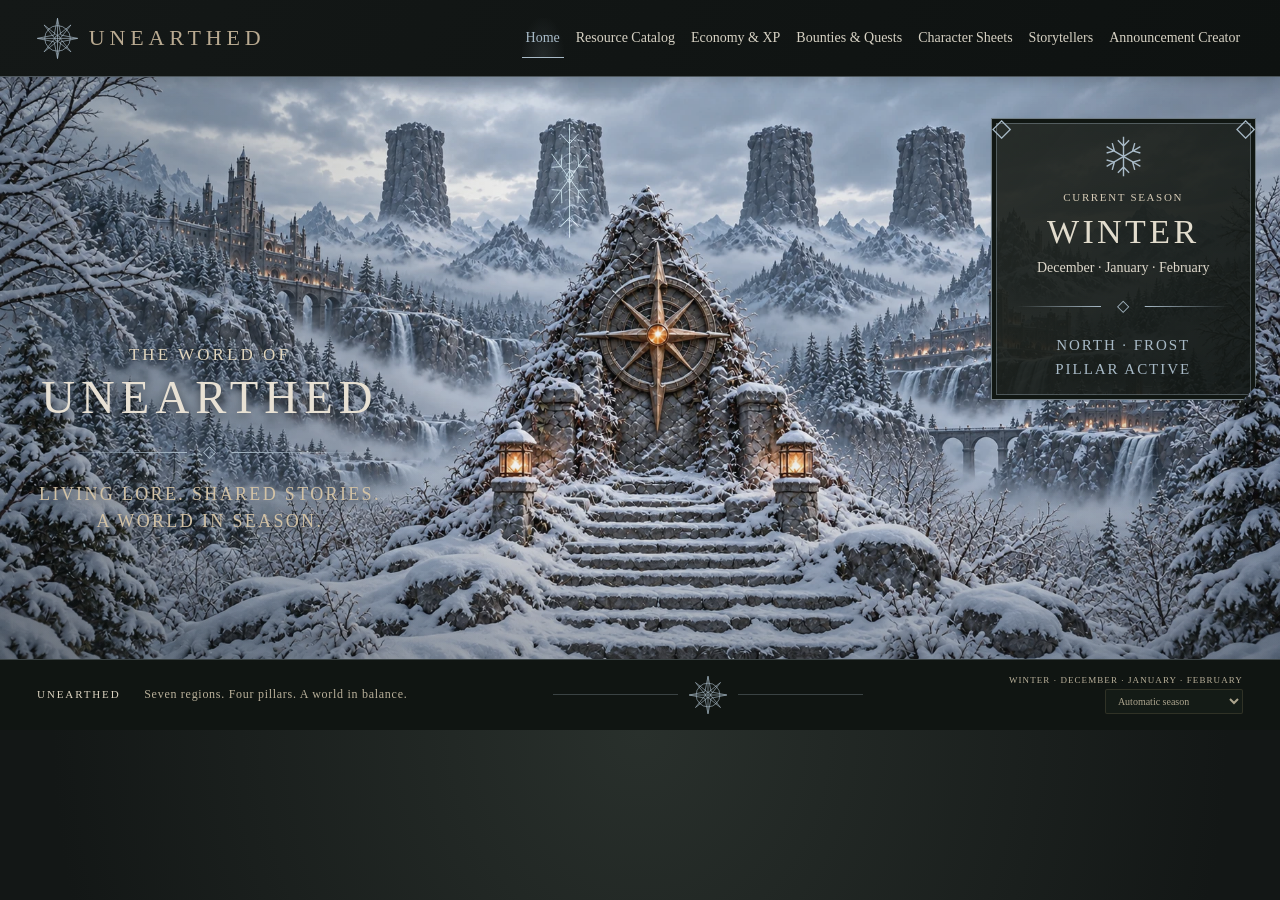
==== commit 7376ba09: "Add files via upload" ====
--- a/index.html
+++ b/index.html
@@ -4,12 +4,12 @@
 <meta charset="utf-8"><meta name="viewport" content="width=device-width,initial-scale=1,viewport-fit=cover">
 <meta name="description" content="Explore Unearthed’s regional resources, wildlife, gemstones, and crafting materials.">
 <title>Unearthed · The World Awaits</title>
-<link rel="stylesheet" href="style.css"><link rel="stylesheet" href="reference.css?v=tables-18"><link rel="stylesheet" href="characters.css?v=storyteller-list-6">
-<script src="season.js" defer></script><script src="site-config.js" defer></script><script src="dashboard.js?v=page-titles-16" defer></script><script src="catalog.js" defer></script><script src="resource-art.js" defer></script><script src="app.js?v=tables-17" defer></script><script src="economy-data.js" defer></script><script src="ledger-art.js?v=17" defer></script><script src="economy.js?v=tables-17" defer></script><script src="character-model.js?v=standalone-2" defer></script><script src="characters.js?v=standalone-2" defer></script>
+<link rel="stylesheet" href="style.css"><link rel="stylesheet" href="reference.css?v=posters-20"><link rel="stylesheet" href="characters.css?v=storyteller-list-6">
+<script src="season.js" defer></script><script src="site-config.js" defer></script><script src="dashboard.js?v=announcements-19" defer></script><script src="catalog.js" defer></script><script src="resource-art.js" defer></script><script src="app.js?v=tables-17" defer></script><script src="economy-data.js" defer></script><script src="ledger-art.js?v=17" defer></script><script src="poster-renderer.js?v=20" defer></script><script src="announcements.js?v=posters-21" defer></script><script src="economy.js?v=announcements-19" defer></script><script src="character-model.js?v=standalone-2" defer></script><script src="characters.js?v=standalone-2" defer></script>
 <link rel="stylesheet" href="mobile.css?v=clear-art-15"><script src="mobile.js?v=mobile-1" defer></script></head>
 <body>
 <a class="skip" href="#catalog">Skip to resources</a>
-<header class="topbar"><a class="wordmark" href="#home"><svg viewBox="0 0 64 64" fill="none" stroke="currentColor" stroke-width="1" aria-hidden="true"><circle cx="32" cy="32" r="19"/><circle cx="32" cy="32" r="4"/><path d="M32 2 37 27 62 32 37 37 32 62 27 37 2 32 27 27Z"/><path d="m12 12 20 16 20-16-16 20 16 20-20-16-20 16 16-20Z"/><path d="M32 2v60M2 32h60"/></svg><span>UNEARTHED</span></a><button id="mobile-menu-toggle" class="mobile-menu-toggle" type="button" aria-controls="site-navigation" aria-expanded="false">Menu ☰</button><nav id="site-navigation" aria-label="Main"><a href="#home" class="nav-home">Home</a><a href="#catalog">Resource Catalog</a><a class="nav-economy" href="#economy">Economy &amp; XP</a><span class="nav-divider" aria-hidden="true">◇</span><a href="#board">Bounties &amp; Quests</a><a href="#sheets">Character Sheets</a></nav></header>
+<header class="topbar"><a class="wordmark" href="#home"><svg viewBox="0 0 64 64" fill="none" stroke="currentColor" stroke-width="1" aria-hidden="true"><circle cx="32" cy="32" r="19"/><circle cx="32" cy="32" r="4"/><path d="M32 2 37 27 62 32 37 37 32 62 27 37 2 32 27 27Z"/><path d="m12 12 20 16 20-16-16 20 16 20-20-16-20 16 16-20Z"/><path d="M32 2v60M2 32h60"/></svg><span>UNEARTHED</span></a><button id="mobile-menu-toggle" class="mobile-menu-toggle" type="button" aria-controls="site-navigation" aria-expanded="false">Menu ☰</button><nav id="site-navigation" aria-label="Main"><a href="#home" class="nav-home">Home</a><a href="#catalog">Resource Catalog</a><a class="nav-economy" href="#economy">Economy &amp; XP</a><span class="nav-divider" aria-hidden="true">◇</span><a href="#board">Bounties &amp; Quests</a><a href="#sheets">Character Sheets</a><a href="storyteller.html">Storytellers</a><a href="#announcements">Announcement Creator</a></nav></header>
 <section class="world-hero" id="home" aria-labelledby="title"><div class="landscape" role="img" aria-label="Castles and waterfalls in a misty autumn valley surround an ancient compass monument. Only the selected season’s pillar glows."><img src="hero-reference.webp" class="landscape-base" alt=""><div class="pillar west" data-pillar="autumn"><svg viewBox="0 0 80 200" fill="none" stroke="currentColor" stroke-width="1.5" aria-hidden="true"><path d="M9 40C42 14 76 31 57 48S12 55 18 73s58 2 47 29-56 7-51 31 48 8 44 32M14 92c12-10 26-12 40-7M25 178c18 10 29 2 25-8"/></svg></div><div class="pillar north" data-pillar="winter"><svg viewBox="0 0 80 200" fill="none" stroke="currentColor" stroke-width="1.5" aria-hidden="true"><path d="M40 10v177M12 56l56 77M68 56l-56 77M26 25l14 15 14-15M26 170l14-15 14 15M12 77l15-1 1-19M53 133l1-20 15-1M12 112l15 1 1 20M53 57l1 19 15 1M34 92l6-10 6 10-6 10Z"/></svg></div><div class="pillar east" data-pillar="spring"><svg viewBox="0 0 80 200" fill="none" stroke="currentColor" stroke-width="1.5" aria-hidden="true"><path d="M39 187c-3-30 9-47 1-72S24 70 40 13M40 59c-24-3-26-23-24-32 20 2 26 13 24 32ZM38 88c20 0 29-18 27-29-21 2-28 14-27 29ZM40 126c-21-1-26-15-24-25 17 0 25 11 24 25ZM40 150c18-3 22-17 20-25-16 4-22 14-20 25M38 174l-18 18m21-23 20 20"/></svg></div><div class="pillar south" data-pillar="summer"><svg viewBox="0 0 80 200" fill="none" stroke="currentColor" stroke-width="1.5" aria-hidden="true"><path d="M39 189C7 179 10 143 24 126c-3 21 7 22 10 15C15 111 49 93 37 58c24 15 31 36 21 56 17-13 8-32 6-42 31 46 12 112-25 117ZM39 181c-20-12-11-29 0-41-1 16 16 19 0 41Z"/></svg></div><div class="landscape-vignette"></div></div>
 <div class="world-title"><p class="eyebrow">The world of</p><h1 id="title">Unearthed</h1><div class="rule" aria-hidden="true">◇</div><p class="subtitle">Living lore. Shared stories.<br>A world in season.</p></div>
 <aside class="season-plaque" aria-label="Current season"><span class="season-emblem" id="season-emblem" aria-hidden="true">❧</span><p class="eyebrow" id="season-mode">Current season</p><h2 id="season-name">Autumn</h2><p id="season-months">September · October · November</p><div class="rule" aria-hidden="true">◇</div><p id="season-status" role="status" aria-live="polite">West pillar<br>active</p><span id="season-date" class="sr-only"></span></aside><p id="season-invitation" class="sr-only"></p></section>
@@ -17,7 +17,14 @@
 <footer class="world-footer"><p><span>UNEARTHED</span> Seven regions. Four pillars. A world in balance.</p><div class="footer-compass" aria-hidden="true"><svg viewBox="0 0 64 64" fill="none" stroke="currentColor" stroke-width="1" aria-hidden="true"><circle cx="32" cy="32" r="19"/><circle cx="32" cy="32" r="4"/><path d="M32 2 37 27 62 32 37 37 32 62 27 37 2 32 27 27Z"/><path d="m12 12 20 16 20-16-16 20 16 20-20-16-20 16 16-20Z"/><path d="M32 2v60M2 32h60"/></svg></div><label class="season-selector"><span id="season-footer">Autumn · September · October · November</span><span class="sr-only">Explore the seasons</span><select id="season-select" aria-label="Explore the seasons"><option value="auto">Automatic season</option><option value="autumn">Preview Autumn · West</option><option value="winter">Preview Winter · North</option><option value="spring">Preview Spring · East</option><option value="summer">Preview Summer · South</option></select></label></footer>
 <section id="economy" class="economy-section ledger-page" aria-labelledby="title" hidden><p class="eyebrow">Fortune & progression</p><div id="economy-tabs" class="ledger-tabs" aria-label="Economy &amp; XP spreadsheet sections"></div><p class="economy-intro">Explore coin values, market prices, experience rewards, and character progression.</p><section class="tools" aria-label="Economy &amp; XP filters"><label class="search-label">Search this page<input type="search" id="economy-search" placeholder="Search entries, descriptions, or rewards…"></label></section><div class="live-bar"><p id="economy-sync" role="status">Showing the saved spreadsheet snapshot.</p><button id="economy-refresh" class="quiet">Refresh from sheet ↻</button></div><div class="ledger-results-heading"><div><h2 id="economy-list-title"></h2><p id="economy-count" role="status" aria-live="polite"></p></div><a id="economy-source" target="_blank" rel="noopener noreferrer">Open source tab ↗</a></div><div id="economy-results" class="resource-grid"></div><p id="economy-empty" class="empty" hidden>No entries match your search.</p></section>
 <section id="board" class="economy-section ledger-page" aria-labelledby="title" hidden><p class="eyebrow">The adventure board</p><div id="board-tabs" class="ledger-tabs" aria-label="Bounties, Assassinations &amp; Quests spreadsheet sections"></div><p class="economy-intro">Browse posted fictional contracts, quests, tasks, and the completed-events log.</p><section class="tools" aria-label="Bounties, Assassinations &amp; Quests filters"><label class="search-label">Search this page<input type="search" id="board-search" placeholder="Search entries, descriptions, or rewards…"></label></section><div class="live-bar"><p id="board-sync" role="status">Showing the saved spreadsheet snapshot.</p><button id="board-refresh" class="quiet">Refresh from sheet ↻</button></div><div class="ledger-results-heading"><div><h2 id="board-list-title"></h2><p id="board-count" role="status" aria-live="polite"></p></div><a id="board-source" target="_blank" rel="noopener noreferrer">Open source tab ↗</a></div><div id="board-results" class="resource-grid"></div><p id="board-empty" class="empty" hidden>No entries match your search.</p></section>
-<section id="characters" class="character-page" hidden aria-labelledby="title"><p class="eyebrow">The people of Unearthed</p><p id="character-list-description" class="page-description">Explore the approved, read-only character sheets of Unearthed.</p><div class="character-toolbar"><label class="character-search">Find a character<input id="character-search" type="search" placeholder="Search character or player name…"></label><button id="add-character" class="button" type="button">Add New Character Sheet +</button><a id="open-storyteller" class="button" href="storyteller.html" target="_blank" rel="noopener">Storyteller ◇</a><button id="refresh-registry" class="quiet" type="button">Refresh list ↻</button></div><p id="registry-status" class="character-status" role="status" aria-live="polite"></p><div id="character-list" class="character-roster"></div><p class="mobile-table-hint">Swipe across the character list to see every column.</p><div id="character-registry-table" class="table-scroll" hidden><table><caption class="sr-only">Approved character sheet registry</caption><thead><tr><th>Character name</th><th>Player name</th><th>Adjusted XP</th><th>Adjusted coin</th><th>View character sheet</th></tr></thead><tbody id="character-registry-rows"></tbody></table></div><p class="character-note">Character information is read from the player’s Google Sheet. Only approved moderators can register a sheet.</p></section>
+<section id="characters" class="character-page" hidden aria-labelledby="title"><p class="eyebrow">The people of Unearthed</p><p id="character-list-description" class="page-description">Explore the approved, read-only character sheets of Unearthed.</p><div class="character-toolbar"><label class="character-search">Find a character<input id="character-search" type="search" placeholder="Search character or player name…"></label><button id="add-character" class="button" type="button">Add New Character Sheet +</button><button id="refresh-registry" class="quiet" type="button">Refresh list ↻</button></div><p id="registry-status" class="character-status" role="status" aria-live="polite"></p><div id="character-list" class="character-roster"></div><p class="mobile-table-hint">Swipe across the character list to see every column.</p><div id="character-registry-table" class="table-scroll" hidden><table><caption class="sr-only">Approved character sheet registry</caption><thead><tr><th>Character name</th><th>Player name</th><th>Adjusted XP</th><th>Adjusted coin</th><th>View character sheet</th></tr></thead><tbody id="character-registry-rows"></tbody></table></div><p class="character-note">Character information is read from the player’s Google Sheet. Only approved moderators can register a sheet.</p></section>
+<section id="announcements" class="character-page announcement-page" aria-labelledby="title" hidden>
+<p class="page-description">Collect postings from Bounties &amp; Quests and turn them into illustrated notice-board posters for Discord.</p>
+<p class="character-note">Drafts are saved only in this browser. Copying an image does not post to Discord.</p>
+<div class="announcement-settings"><label>Announcement title<input id="announcement-title" maxlength="160" value="Unearthed · Open Opportunities"></label><label>Introduction<textarea id="announcement-intro" rows="3" maxlength="2000" placeholder="Add a greeting or instructions for players…"></textarea></label><label>Closing message<textarea id="announcement-closing" rows="2" maxlength="2000" placeholder="Tell players how to join or contact staff…"></textarea></label></div>
+<div class="announcement-actions"><a class="button" href="#board">Browse postings +</a><button class="quiet" id="announcement-clear" type="button">Clear postings</button></div>
+<p id="announcement-status" role="status" aria-live="polite"></p><h2>Discord-ready posters</h2><p class="character-note">Each selected posting becomes an image. Copy the image and paste it into Discord, or download the PNG and attach it. Long postings continue on additional images.</p><div id="announcement-preview"></div>
+</section>
 <section id="character-profile" class="character-page character-profile" hidden aria-labelledby="character-profile-title"><p class="eyebrow">The chronicle of a character</p><div class="profile-heading"><div><h1 id="character-profile-title">Character Sheet</h1><p id="character-profile-subtitle" class="page-description">A read-only record from Google Sheets.</p></div><span class="read-only-badge">Read only</span></div><div class="profile-actions"><a href="#sheets">← All characters</a><button id="refresh-character" class="quiet" type="button">Refresh character ↻</button><button id="copy-character-link" class="quiet" type="button">Copy player link</button><a id="character-source-link" target="_blank" rel="noopener noreferrer">Open Google Sheet ↗</a></div><label id="character-share-fallback" hidden>Copy this player link<input id="character-share-url" readonly></label><p id="character-profile-status" class="character-status" role="status" aria-live="polite"></p><div id="character-profile-content"></div></section>
 <dialog id="add-character-dialog" class="character-add-dialog" aria-labelledby="add-character-title"><form id="add-character-form"><p class="eyebrow">Moderator registration</p><h2 id="add-character-title">Add New Character Sheet</h2><p>Paste the character’s Google Sheets link. Share the copy as <strong>Anyone with the link · Viewer</strong> first.</p><label>Character Google Sheets link<input id="new-character-url" type="url" required placeholder="https://docs.google.com/spreadsheets/d/…/edit"></label><p class="character-note">Continue to Google sign-in to preview the import and add it to the master registry. No character data is saved from this public form.</p><p id="add-character-error" role="alert"></p><div class="profile-actions"><button id="cancel-add-character" class="quiet" type="button">Cancel</button><button id="continue-character-registration" class="button" type="submit">Continue with Google →</button></div></form></dialog>
 <main id="catalog">
--- a/reference.css
+++ b/reference.css
@@ -128,3 +128,9 @@
 .ledger-page .ledger-tab strong{font:15px Georgia,serif}.ledger-page .ledger-tab span{display:none}.ledger-page .ledger-tab small{margin:0;font:11px Arial,sans-serif}
 @media(max-width:640px){.ledger-page .ledger-tab{min-height:44px;padding:10px 12px}.ledger-page .ledger-tab strong{font-size:14px}.ledger-page .ledger-tabs{gap:5px;margin-top:0}.ledger-page{padding-top:0}}
 .ledger-page .tools{padding:12px 15px;margin:12px 0}.ledger-page .tools input{padding:10px 12px;min-height:42px}.ledger-page .economy-intro{margin:10px 0;font-size:13px}.ledger-page .live-bar{margin:12px 0;padding:0}.ledger-page .ledger-results-heading{margin:12px 0;align-items:center}.ledger-page .ledger-results-heading h2{font-size:21px;margin:0}.ledger-page .ledger-results-heading p{margin:4px 0}
+/* Navigation and staff copy/paste announcement workspace. */
+.topbar{height:auto;min-height:72px;gap:15px}.topbar .wordmark{gap:10px}.topbar .wordmark span{font-size:22px;letter-spacing:.22em}.topbar .wordmark svg{width:43px}.topbar nav{gap:8px;flex-wrap:wrap;justify-content:flex-end;padding:8px 0;font-size:14px}.topbar nav a{min-height:40px}
+.announcement-settings{display:grid;gap:15px;max-width:850px}.announcement-page label{display:block;font:14px/1.6 Arial,sans-serif;color:#d0c4ac}.announcement-page input,.announcement-page textarea{display:block;width:100%;padding:12px;border:1px solid var(--line);background:#101713;color:#e3ddce;font:15px/1.6 Arial,sans-serif;margin-top:6px;resize:vertical}.announcement-actions{display:flex;gap:12px;flex-wrap:wrap;margin:18px 0}.announcement-page h2{font:25px Georgia,serif;margin-top:30px}.announcement-posting,.announcement-message{padding:18px;border:1px solid var(--line);background:#1b251c;margin:15px 0}.announcement-posting h3{margin:0 0 12px;font:19px Georgia,serif;color:#e0cba4}.announcement-posting button,.announcement-message button{margin-top:12px;min-height:44px}.announcement-message textarea{font:14px/1.6 monospace}.announcement-toast{position:fixed;bottom:18px;right:18px;z-index:50;max-width:min(540px,calc(100vw - 36px));padding:15px 18px;border:1px solid var(--gold);background:#243023;color:#eee2c9;box-shadow:0 5px 25px #0008;font:14px/1.6 Arial}.announcement-toast a{color:#f0d7a9;text-decoration:underline}.announcement-cell button{min-height:44px;white-space:nowrap}.announcement-cell{min-width:180px!important}
+@media(max-width:640px){.topbar .wordmark span{font-size:16px}.topbar nav{padding:0}.announcement-page input,.announcement-page textarea{font-size:16px}.announcement-posting,.announcement-message{padding:12px}.announcement-toast{bottom:10px;right:10px;max-width:calc(100vw - 20px)}}
+.announcement-poster{display:block;width:100%;max-width:540px;height:auto;border:1px solid #8d774b;background:#151c15}.poster-message h3{font:22px Georgia,serif;color:#e6d4af;margin:0 0 18px}.poster-message .announcement-actions{margin:15px 0}.poster-message .announcement-actions a{text-decoration:none;display:inline-flex;align-items:center;min-height:44px}.poster-message .announcement-actions button{margin:0}.poster-message .character-note{max-width:620px}
+.announcement-poster{max-width:440px}
--- a/mobile.css
+++ b/mobile.css
@@ -86,3 +86,4 @@
   html:not(.section-page) .landscape{width:auto;min-width:100%;height:100%;aspect-ratio:1672/760;left:50%;right:auto;transform:translateX(-50%)}
   .sheet-banner img{filter:saturate(.85) brightness(.83);image-rendering:auto;object-fit:cover}
 }
+.scene-back-nav{padding:12px 16px;border-bottom:1px solid var(--line)}.scene-back-nav a{display:inline-flex;align-items:center;min-height:44px;padding:6px 12px;border:1px solid var(--line);color:#dcc49b;text-decoration:none;background:#20291c}
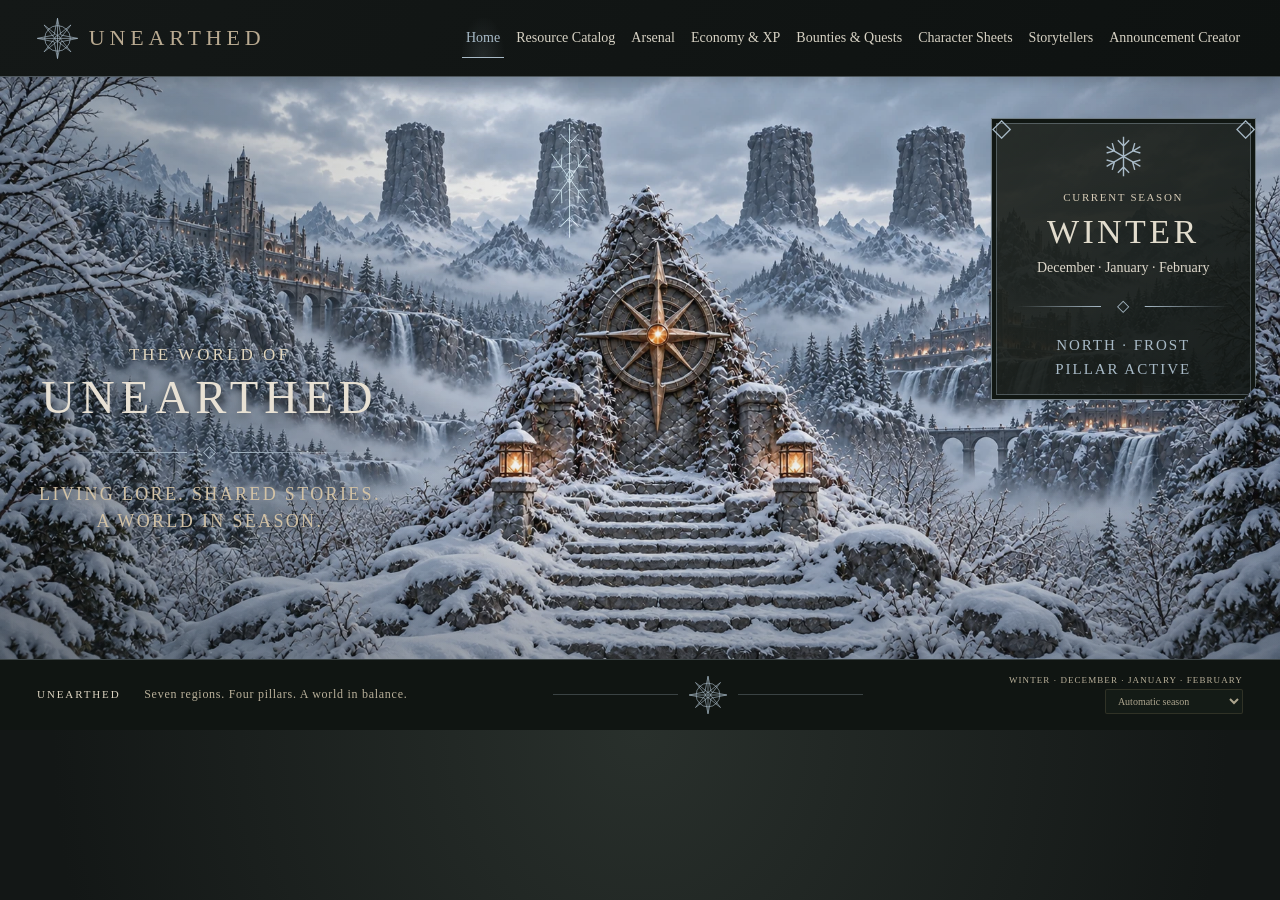
==== commit 309f2093: "Add files via upload" ====
--- a/index.html
+++ b/index.html
@@ -4,18 +4,18 @@
 <meta charset="utf-8"><meta name="viewport" content="width=device-width,initial-scale=1,viewport-fit=cover">
 <meta name="description" content="Explore Unearthed’s regional resources, wildlife, gemstones, and crafting materials.">
 <title>Unearthed · The World Awaits</title>
-<link rel="stylesheet" href="style.css"><link rel="stylesheet" href="reference.css?v=posters-20"><link rel="stylesheet" href="characters.css?v=storyteller-list-6">
-<script src="season.js" defer></script><script src="site-config.js" defer></script><script src="dashboard.js?v=announcements-19" defer></script><script src="catalog.js" defer></script><script src="resource-art.js" defer></script><script src="app.js?v=tables-17" defer></script><script src="economy-data.js" defer></script><script src="ledger-art.js?v=17" defer></script><script src="poster-renderer.js?v=20" defer></script><script src="announcements.js?v=posters-21" defer></script><script src="economy.js?v=announcements-19" defer></script><script src="character-model.js?v=standalone-2" defer></script><script src="characters.js?v=standalone-2" defer></script>
+<link rel="stylesheet" href="style.css"><link rel="stylesheet" href="reference.css?v=type-filter-24"><link rel="stylesheet" href="characters.css?v=storyteller-list-6">
+<script src="season.js" defer></script><script src="site-config.js" defer></script><script src="dashboard.js?v=announcements-19" defer></script><script src="catalog.js" defer></script><script src="resource-art.js" defer></script><script src="app.js?v=tables-17" defer></script><script src="economy-data.js?v=completion-22" defer></script><script src="ledger-art.js?v=17" defer></script><script src="poster-renderer.js?v=20" defer></script><script src="announcements.js?v=posters-21" defer></script><script src="economy.js?v=type-filter-24" defer></script><script src="character-model.js?v=standalone-2" defer></script><script src="characters.js?v=standalone-2" defer></script>
 <link rel="stylesheet" href="mobile.css?v=clear-art-15"><script src="mobile.js?v=mobile-1" defer></script></head>
 <body>
 <a class="skip" href="#catalog">Skip to resources</a>
-<header class="topbar"><a class="wordmark" href="#home"><svg viewBox="0 0 64 64" fill="none" stroke="currentColor" stroke-width="1" aria-hidden="true"><circle cx="32" cy="32" r="19"/><circle cx="32" cy="32" r="4"/><path d="M32 2 37 27 62 32 37 37 32 62 27 37 2 32 27 27Z"/><path d="m12 12 20 16 20-16-16 20 16 20-20-16-20 16 16-20Z"/><path d="M32 2v60M2 32h60"/></svg><span>UNEARTHED</span></a><button id="mobile-menu-toggle" class="mobile-menu-toggle" type="button" aria-controls="site-navigation" aria-expanded="false">Menu ☰</button><nav id="site-navigation" aria-label="Main"><a href="#home" class="nav-home">Home</a><a href="#catalog">Resource Catalog</a><a class="nav-economy" href="#economy">Economy &amp; XP</a><span class="nav-divider" aria-hidden="true">◇</span><a href="#board">Bounties &amp; Quests</a><a href="#sheets">Character Sheets</a><a href="storyteller.html">Storytellers</a><a href="#announcements">Announcement Creator</a></nav></header>
+<header class="topbar"><a class="wordmark" href="#home"><svg viewBox="0 0 64 64" fill="none" stroke="currentColor" stroke-width="1" aria-hidden="true"><circle cx="32" cy="32" r="19"/><circle cx="32" cy="32" r="4"/><path d="M32 2 37 27 62 32 37 37 32 62 27 37 2 32 27 27Z"/><path d="m12 12 20 16 20-16-16 20 16 20-20-16-20 16 16-20Z"/><path d="M32 2v60M2 32h60"/></svg><span>UNEARTHED</span></a><button id="mobile-menu-toggle" class="mobile-menu-toggle" type="button" aria-controls="site-navigation" aria-expanded="false">Menu ☰</button><nav id="site-navigation" aria-label="Main"><a href="#home" class="nav-home">Home</a><a href="#catalog">Resource Catalog</a><a href="arsenal.html">Arsenal</a><a class="nav-economy" href="#economy">Economy &amp; XP</a><span class="nav-divider" aria-hidden="true">◇</span><a href="#board">Bounties &amp; Quests</a><a href="#sheets">Character Sheets</a><a href="storyteller.html">Storytellers</a><a href="#announcements">Announcement Creator</a></nav></header>
 <section class="world-hero" id="home" aria-labelledby="title"><div class="landscape" role="img" aria-label="Castles and waterfalls in a misty autumn valley surround an ancient compass monument. Only the selected season’s pillar glows."><img src="hero-reference.webp" class="landscape-base" alt=""><div class="pillar west" data-pillar="autumn"><svg viewBox="0 0 80 200" fill="none" stroke="currentColor" stroke-width="1.5" aria-hidden="true"><path d="M9 40C42 14 76 31 57 48S12 55 18 73s58 2 47 29-56 7-51 31 48 8 44 32M14 92c12-10 26-12 40-7M25 178c18 10 29 2 25-8"/></svg></div><div class="pillar north" data-pillar="winter"><svg viewBox="0 0 80 200" fill="none" stroke="currentColor" stroke-width="1.5" aria-hidden="true"><path d="M40 10v177M12 56l56 77M68 56l-56 77M26 25l14 15 14-15M26 170l14-15 14 15M12 77l15-1 1-19M53 133l1-20 15-1M12 112l15 1 1 20M53 57l1 19 15 1M34 92l6-10 6 10-6 10Z"/></svg></div><div class="pillar east" data-pillar="spring"><svg viewBox="0 0 80 200" fill="none" stroke="currentColor" stroke-width="1.5" aria-hidden="true"><path d="M39 187c-3-30 9-47 1-72S24 70 40 13M40 59c-24-3-26-23-24-32 20 2 26 13 24 32ZM38 88c20 0 29-18 27-29-21 2-28 14-27 29ZM40 126c-21-1-26-15-24-25 17 0 25 11 24 25ZM40 150c18-3 22-17 20-25-16 4-22 14-20 25M38 174l-18 18m21-23 20 20"/></svg></div><div class="pillar south" data-pillar="summer"><svg viewBox="0 0 80 200" fill="none" stroke="currentColor" stroke-width="1.5" aria-hidden="true"><path d="M39 189C7 179 10 143 24 126c-3 21 7 22 10 15C15 111 49 93 37 58c24 15 31 36 21 56 17-13 8-32 6-42 31 46 12 112-25 117ZM39 181c-20-12-11-29 0-41-1 16 16 19 0 41Z"/></svg></div><div class="landscape-vignette"></div></div>
 <div class="world-title"><p class="eyebrow">The world of</p><h1 id="title">Unearthed</h1><div class="rule" aria-hidden="true">◇</div><p class="subtitle">Living lore. Shared stories.<br>A world in season.</p></div>
 <aside class="season-plaque" aria-label="Current season"><span class="season-emblem" id="season-emblem" aria-hidden="true">❧</span><p class="eyebrow" id="season-mode">Current season</p><h2 id="season-name">Autumn</h2><p id="season-months">September · October · November</p><div class="rule" aria-hidden="true">◇</div><p id="season-status" role="status" aria-live="polite">West pillar<br>active</p><span id="season-date" class="sr-only"></span></aside><p id="season-invitation" class="sr-only"></p></section>
 
 <footer class="world-footer"><p><span>UNEARTHED</span> Seven regions. Four pillars. A world in balance.</p><div class="footer-compass" aria-hidden="true"><svg viewBox="0 0 64 64" fill="none" stroke="currentColor" stroke-width="1" aria-hidden="true"><circle cx="32" cy="32" r="19"/><circle cx="32" cy="32" r="4"/><path d="M32 2 37 27 62 32 37 37 32 62 27 37 2 32 27 27Z"/><path d="m12 12 20 16 20-16-16 20 16 20-20-16-20 16 16-20Z"/><path d="M32 2v60M2 32h60"/></svg></div><label class="season-selector"><span id="season-footer">Autumn · September · October · November</span><span class="sr-only">Explore the seasons</span><select id="season-select" aria-label="Explore the seasons"><option value="auto">Automatic season</option><option value="autumn">Preview Autumn · West</option><option value="winter">Preview Winter · North</option><option value="spring">Preview Spring · East</option><option value="summer">Preview Summer · South</option></select></label></footer>
-<section id="economy" class="economy-section ledger-page" aria-labelledby="title" hidden><p class="eyebrow">Fortune & progression</p><div id="economy-tabs" class="ledger-tabs" aria-label="Economy &amp; XP spreadsheet sections"></div><p class="economy-intro">Explore coin values, market prices, experience rewards, and character progression.</p><section class="tools" aria-label="Economy &amp; XP filters"><label class="search-label">Search this page<input type="search" id="economy-search" placeholder="Search entries, descriptions, or rewards…"></label></section><div class="live-bar"><p id="economy-sync" role="status">Showing the saved spreadsheet snapshot.</p><button id="economy-refresh" class="quiet">Refresh from sheet ↻</button></div><div class="ledger-results-heading"><div><h2 id="economy-list-title"></h2><p id="economy-count" role="status" aria-live="polite"></p></div><a id="economy-source" target="_blank" rel="noopener noreferrer">Open source tab ↗</a></div><div id="economy-results" class="resource-grid"></div><p id="economy-empty" class="empty" hidden>No entries match your search.</p></section>
+<section id="economy" class="economy-section ledger-page" aria-labelledby="title" hidden><p class="eyebrow">Fortune & progression</p><div id="economy-tabs" class="ledger-tabs" aria-label="Economy &amp; XP spreadsheet sections"></div><p class="economy-intro">Explore coin values, market prices, experience rewards, and character progression.</p><section class="tools economy-filter-tools" aria-label="Economy &amp; XP filters"><label class="search-label">Search this page<input type="search" id="economy-search" placeholder="Search entries, descriptions, or rewards…"></label><label>Entry type<select id="economy-type"><option value="">All entry types</option><option value="EARN">Earned</option><option value="SPEND">Spent</option><option value="RULE">Rules</option><option value="CONVERSION">Conversions</option></select></label></section><div class="live-bar"><p id="economy-sync" role="status">Showing the saved spreadsheet snapshot.</p><button id="economy-refresh" class="quiet">Refresh from sheet ↻</button></div><div class="ledger-results-heading"><div><h2 id="economy-list-title"></h2><p id="economy-count" role="status" aria-live="polite"></p></div><a id="economy-source" target="_blank" rel="noopener noreferrer">Open source tab ↗</a></div><div id="economy-results" class="resource-grid"></div><p id="economy-empty" class="empty" hidden>No entries match your search.</p></section>
 <section id="board" class="economy-section ledger-page" aria-labelledby="title" hidden><p class="eyebrow">The adventure board</p><div id="board-tabs" class="ledger-tabs" aria-label="Bounties, Assassinations &amp; Quests spreadsheet sections"></div><p class="economy-intro">Browse posted fictional contracts, quests, tasks, and the completed-events log.</p><section class="tools" aria-label="Bounties, Assassinations &amp; Quests filters"><label class="search-label">Search this page<input type="search" id="board-search" placeholder="Search entries, descriptions, or rewards…"></label></section><div class="live-bar"><p id="board-sync" role="status">Showing the saved spreadsheet snapshot.</p><button id="board-refresh" class="quiet">Refresh from sheet ↻</button></div><div class="ledger-results-heading"><div><h2 id="board-list-title"></h2><p id="board-count" role="status" aria-live="polite"></p></div><a id="board-source" target="_blank" rel="noopener noreferrer">Open source tab ↗</a></div><div id="board-results" class="resource-grid"></div><p id="board-empty" class="empty" hidden>No entries match your search.</p></section>
 <section id="characters" class="character-page" hidden aria-labelledby="title"><p class="eyebrow">The people of Unearthed</p><p id="character-list-description" class="page-description">Explore the approved, read-only character sheets of Unearthed.</p><div class="character-toolbar"><label class="character-search">Find a character<input id="character-search" type="search" placeholder="Search character or player name…"></label><button id="add-character" class="button" type="button">Add New Character Sheet +</button><button id="refresh-registry" class="quiet" type="button">Refresh list ↻</button></div><p id="registry-status" class="character-status" role="status" aria-live="polite"></p><div id="character-list" class="character-roster"></div><p class="mobile-table-hint">Swipe across the character list to see every column.</p><div id="character-registry-table" class="table-scroll" hidden><table><caption class="sr-only">Approved character sheet registry</caption><thead><tr><th>Character name</th><th>Player name</th><th>Adjusted XP</th><th>Adjusted coin</th><th>View character sheet</th></tr></thead><tbody id="character-registry-rows"></tbody></table></div><p class="character-note">Character information is read from the player’s Google Sheet. Only approved moderators can register a sheet.</p></section>
 <section id="announcements" class="character-page announcement-page" aria-labelledby="title" hidden>
--- a/reference.css
+++ b/reference.css
@@ -134,3 +134,7 @@
 @media(max-width:640px){.topbar .wordmark span{font-size:16px}.topbar nav{padding:0}.announcement-page input,.announcement-page textarea{font-size:16px}.announcement-posting,.announcement-message{padding:12px}.announcement-toast{bottom:10px;right:10px;max-width:calc(100vw - 20px)}}
 .announcement-poster{display:block;width:100%;max-width:540px;height:auto;border:1px solid #8d774b;background:#151c15}.poster-message h3{font:22px Georgia,serif;color:#e6d4af;margin:0 0 18px}.poster-message .announcement-actions{margin:15px 0}.poster-message .announcement-actions a{text-decoration:none;display:inline-flex;align-items:center;min-height:44px}.poster-message .announcement-actions button{margin:0}.poster-message .character-note{max-width:620px}
 .announcement-poster{max-width:440px}
+.completion-toggle{display:flex;align-items:center;gap:9px;white-space:nowrap;min-height:44px;cursor:pointer}.completion-toggle input{width:22px;height:22px;accent-color:#bca16c;cursor:pointer}.completion-cell{min-width:165px!important}
+.arsenal-filters{display:grid;grid-template-columns:minmax(200px,2fr) repeat(3,minmax(120px,1fr)) auto;gap:12px;align-items:end}.arsenal-filters label{font:13px/1.6 Arial,sans-serif;color:var(--muted)}.arsenal-filters input,.arsenal-filters select{display:block;width:100%;margin-top:5px;min-height:44px}.economy-group{margin:22px 0 32px}.economy-group>h3{font:23px Georgia,serif;color:#dec8a3;margin:0 0 12px}.economy-groups{min-width:0;max-width:100%}
+@media(max-width:900px){.arsenal-filters{grid-template-columns:repeat(2,minmax(0,1fr))}.arsenal-filters label:first-child{grid-column:1/-1}}@media(max-width:640px){.arsenal-filters{grid-template-columns:minmax(0,1fr)}.arsenal-filters label:first-child{grid-column:auto}}
+.economy-filter-tools{display:grid;grid-template-columns:minmax(0,1fr) minmax(180px,240px);gap:16px;align-items:end}.economy-filter-tools label{font:13px/1.6 Arial,sans-serif}.economy-filter-tools select{display:block;min-height:44px;width:100%;margin-top:5px}@media(max-width:640px){.economy-filter-tools{grid-template-columns:1fr}}
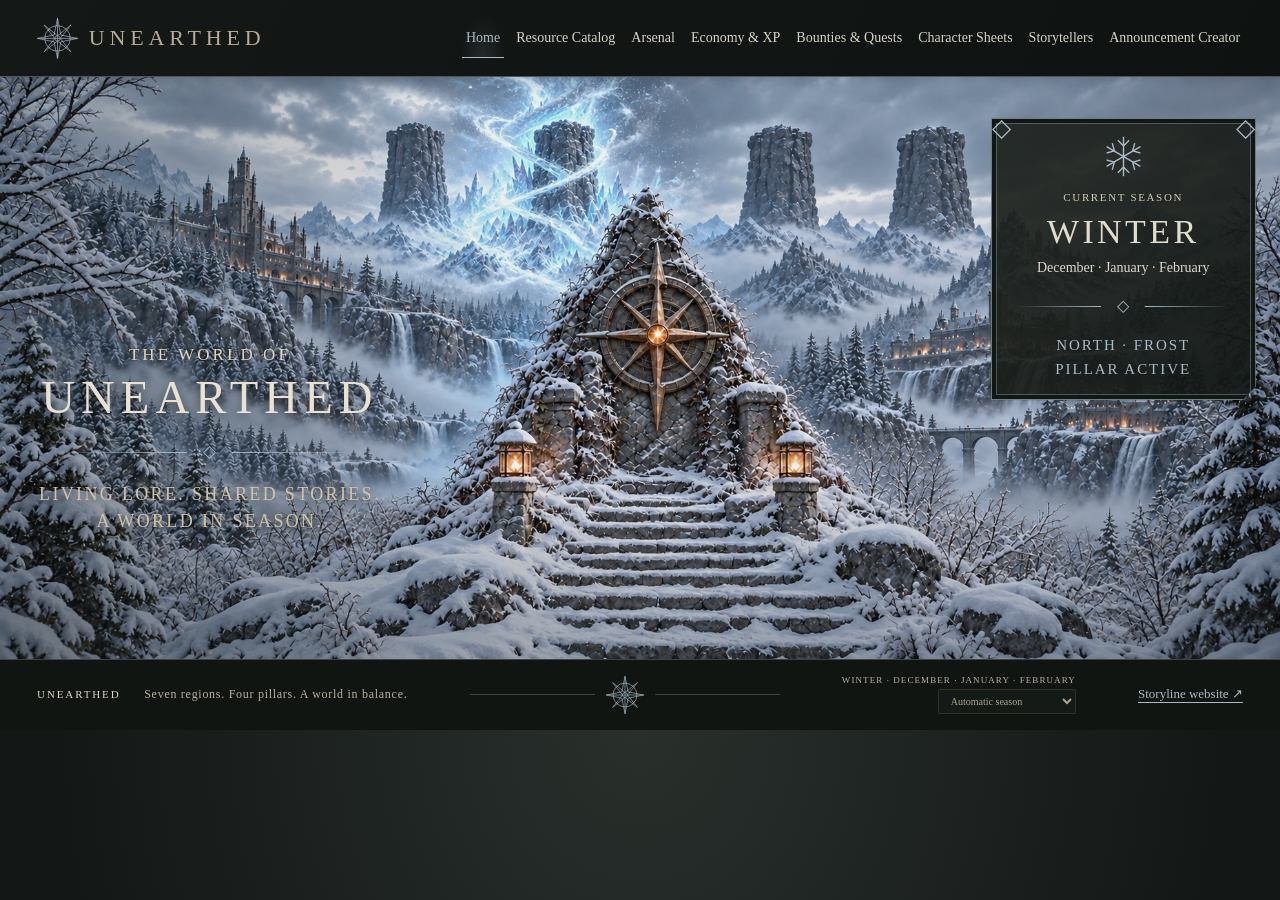
==== commit 1da8b96b: "Add files via upload" ====
--- a/index.html
+++ b/index.html
@@ -4,20 +4,20 @@
 <meta charset="utf-8"><meta name="viewport" content="width=device-width,initial-scale=1,viewport-fit=cover">
 <meta name="description" content="Explore Unearthed’s regional resources, wildlife, gemstones, and crafting materials.">
 <title>Unearthed · The World Awaits</title>
-<link rel="stylesheet" href="style.css"><link rel="stylesheet" href="reference.css?v=type-filter-24"><link rel="stylesheet" href="characters.css?v=storyteller-list-6">
-<script src="season.js" defer></script><script src="site-config.js" defer></script><script src="dashboard.js?v=announcements-19" defer></script><script src="catalog.js" defer></script><script src="resource-art.js" defer></script><script src="app.js?v=tables-17" defer></script><script src="economy-data.js?v=completion-22" defer></script><script src="ledger-art.js?v=17" defer></script><script src="poster-renderer.js?v=20" defer></script><script src="announcements.js?v=posters-21" defer></script><script src="economy.js?v=type-filter-24" defer></script><script src="character-model.js?v=standalone-2" defer></script><script src="characters.js?v=standalone-2" defer></script>
+<link rel="stylesheet" href="style.css"><link rel="stylesheet" href="reference.css?v=painted-34"><link rel="stylesheet" href="characters.css?v=storyteller-list-6">
+<script src="season.js?v=painted-34" defer></script><script src="site-config.js" defer></script><script src="dashboard.js?v=announcements-19" defer></script><script src="catalog.js" defer></script><script src="resource-art.js" defer></script><script src="app.js?v=tables-17" defer></script><script src="economy-data.js?v=completion-22" defer></script><script src="ledger-art.js?v=17" defer></script><script src="poster-renderer.js?v=20" defer></script><script src="announcements.js?v=posters-21" defer></script><script src="economy.js?v=popup-25" defer></script><script src="character-model.js?v=name-links-29" defer></script><script src="characters.js?v=updater-column-34" defer></script>
 <link rel="stylesheet" href="mobile.css?v=clear-art-15"><script src="mobile.js?v=mobile-1" defer></script></head>
 <body>
 <a class="skip" href="#catalog">Skip to resources</a>
 <header class="topbar"><a class="wordmark" href="#home"><svg viewBox="0 0 64 64" fill="none" stroke="currentColor" stroke-width="1" aria-hidden="true"><circle cx="32" cy="32" r="19"/><circle cx="32" cy="32" r="4"/><path d="M32 2 37 27 62 32 37 37 32 62 27 37 2 32 27 27Z"/><path d="m12 12 20 16 20-16-16 20 16 20-20-16-20 16 16-20Z"/><path d="M32 2v60M2 32h60"/></svg><span>UNEARTHED</span></a><button id="mobile-menu-toggle" class="mobile-menu-toggle" type="button" aria-controls="site-navigation" aria-expanded="false">Menu ☰</button><nav id="site-navigation" aria-label="Main"><a href="#home" class="nav-home">Home</a><a href="#catalog">Resource Catalog</a><a href="arsenal.html">Arsenal</a><a class="nav-economy" href="#economy">Economy &amp; XP</a><span class="nav-divider" aria-hidden="true">◇</span><a href="#board">Bounties &amp; Quests</a><a href="#sheets">Character Sheets</a><a href="storyteller.html">Storytellers</a><a href="#announcements">Announcement Creator</a></nav></header>
-<section class="world-hero" id="home" aria-labelledby="title"><div class="landscape" role="img" aria-label="Castles and waterfalls in a misty autumn valley surround an ancient compass monument. Only the selected season’s pillar glows."><img src="hero-reference.webp" class="landscape-base" alt=""><div class="pillar west" data-pillar="autumn"><svg viewBox="0 0 80 200" fill="none" stroke="currentColor" stroke-width="1.5" aria-hidden="true"><path d="M9 40C42 14 76 31 57 48S12 55 18 73s58 2 47 29-56 7-51 31 48 8 44 32M14 92c12-10 26-12 40-7M25 178c18 10 29 2 25-8"/></svg></div><div class="pillar north" data-pillar="winter"><svg viewBox="0 0 80 200" fill="none" stroke="currentColor" stroke-width="1.5" aria-hidden="true"><path d="M40 10v177M12 56l56 77M68 56l-56 77M26 25l14 15 14-15M26 170l14-15 14 15M12 77l15-1 1-19M53 133l1-20 15-1M12 112l15 1 1 20M53 57l1 19 15 1M34 92l6-10 6 10-6 10Z"/></svg></div><div class="pillar east" data-pillar="spring"><svg viewBox="0 0 80 200" fill="none" stroke="currentColor" stroke-width="1.5" aria-hidden="true"><path d="M39 187c-3-30 9-47 1-72S24 70 40 13M40 59c-24-3-26-23-24-32 20 2 26 13 24 32ZM38 88c20 0 29-18 27-29-21 2-28 14-27 29ZM40 126c-21-1-26-15-24-25 17 0 25 11 24 25ZM40 150c18-3 22-17 20-25-16 4-22 14-20 25M38 174l-18 18m21-23 20 20"/></svg></div><div class="pillar south" data-pillar="summer"><svg viewBox="0 0 80 200" fill="none" stroke="currentColor" stroke-width="1.5" aria-hidden="true"><path d="M39 189C7 179 10 143 24 126c-3 21 7 22 10 15C15 111 49 93 37 58c24 15 31 36 21 56 17-13 8-32 6-42 31 46 12 112-25 117ZM39 181c-20-12-11-29 0-41-1 16 16 19 0 41Z"/></svg></div><div class="landscape-vignette"></div></div>
+<section class="world-hero" id="home" aria-labelledby="title"><div class="landscape" role="img" aria-label="Castles and waterfalls in a misty autumn valley surround an ancient compass monument. Only the selected season’s pillar glows."><img src="hero-autumn-magic.png" class="landscape-base" alt=""><div class="landscape-vignette"></div></div>
 <div class="world-title"><p class="eyebrow">The world of</p><h1 id="title">Unearthed</h1><div class="rule" aria-hidden="true">◇</div><p class="subtitle">Living lore. Shared stories.<br>A world in season.</p></div>
 <aside class="season-plaque" aria-label="Current season"><span class="season-emblem" id="season-emblem" aria-hidden="true">❧</span><p class="eyebrow" id="season-mode">Current season</p><h2 id="season-name">Autumn</h2><p id="season-months">September · October · November</p><div class="rule" aria-hidden="true">◇</div><p id="season-status" role="status" aria-live="polite">West pillar<br>active</p><span id="season-date" class="sr-only"></span></aside><p id="season-invitation" class="sr-only"></p></section>
 
-<footer class="world-footer"><p><span>UNEARTHED</span> Seven regions. Four pillars. A world in balance.</p><div class="footer-compass" aria-hidden="true"><svg viewBox="0 0 64 64" fill="none" stroke="currentColor" stroke-width="1" aria-hidden="true"><circle cx="32" cy="32" r="19"/><circle cx="32" cy="32" r="4"/><path d="M32 2 37 27 62 32 37 37 32 62 27 37 2 32 27 27Z"/><path d="m12 12 20 16 20-16-16 20 16 20-20-16-20 16 16-20Z"/><path d="M32 2v60M2 32h60"/></svg></div><label class="season-selector"><span id="season-footer">Autumn · September · October · November</span><span class="sr-only">Explore the seasons</span><select id="season-select" aria-label="Explore the seasons"><option value="auto">Automatic season</option><option value="autumn">Preview Autumn · West</option><option value="winter">Preview Winter · North</option><option value="spring">Preview Spring · East</option><option value="summer">Preview Summer · South</option></select></label></footer>
+<footer class="world-footer"><p><span>UNEARTHED</span> Seven regions. Four pillars. A world in balance.</p><div class="footer-compass" aria-hidden="true"><svg viewBox="0 0 64 64" fill="none" stroke="currentColor" stroke-width="1" aria-hidden="true"><circle cx="32" cy="32" r="19"/><circle cx="32" cy="32" r="4"/><path d="M32 2 37 27 62 32 37 37 32 62 27 37 2 32 27 27Z"/><path d="m12 12 20 16 20-16-16 20 16 20-20-16-20 16 16-20Z"/><path d="M32 2v60M2 32h60"/></svg></div><label class="season-selector"><span id="season-footer">Autumn · September · October · November</span><span class="sr-only">Explore the seasons</span><select id="season-select" aria-label="Explore the seasons"><option value="auto">Automatic season</option><option value="autumn">Preview Autumn · West</option><option value="winter">Preview Winter · North</option><option value="spring">Preview Spring · East</option><option value="summer">Preview Summer · South</option></select></label><a class="storyline-link" href="https://unearthedrpg.wixsite.com/site-index" target="_blank" rel="noopener">Storyline website ↗</a></footer>
 <section id="economy" class="economy-section ledger-page" aria-labelledby="title" hidden><p class="eyebrow">Fortune & progression</p><div id="economy-tabs" class="ledger-tabs" aria-label="Economy &amp; XP spreadsheet sections"></div><p class="economy-intro">Explore coin values, market prices, experience rewards, and character progression.</p><section class="tools economy-filter-tools" aria-label="Economy &amp; XP filters"><label class="search-label">Search this page<input type="search" id="economy-search" placeholder="Search entries, descriptions, or rewards…"></label><label>Entry type<select id="economy-type"><option value="">All entry types</option><option value="EARN">Earned</option><option value="SPEND">Spent</option><option value="RULE">Rules</option><option value="CONVERSION">Conversions</option></select></label></section><div class="live-bar"><p id="economy-sync" role="status">Showing the saved spreadsheet snapshot.</p><button id="economy-refresh" class="quiet">Refresh from sheet ↻</button></div><div class="ledger-results-heading"><div><h2 id="economy-list-title"></h2><p id="economy-count" role="status" aria-live="polite"></p></div><a id="economy-source" target="_blank" rel="noopener noreferrer">Open source tab ↗</a></div><div id="economy-results" class="resource-grid"></div><p id="economy-empty" class="empty" hidden>No entries match your search.</p></section>
 <section id="board" class="economy-section ledger-page" aria-labelledby="title" hidden><p class="eyebrow">The adventure board</p><div id="board-tabs" class="ledger-tabs" aria-label="Bounties, Assassinations &amp; Quests spreadsheet sections"></div><p class="economy-intro">Browse posted fictional contracts, quests, tasks, and the completed-events log.</p><section class="tools" aria-label="Bounties, Assassinations &amp; Quests filters"><label class="search-label">Search this page<input type="search" id="board-search" placeholder="Search entries, descriptions, or rewards…"></label></section><div class="live-bar"><p id="board-sync" role="status">Showing the saved spreadsheet snapshot.</p><button id="board-refresh" class="quiet">Refresh from sheet ↻</button></div><div class="ledger-results-heading"><div><h2 id="board-list-title"></h2><p id="board-count" role="status" aria-live="polite"></p></div><a id="board-source" target="_blank" rel="noopener noreferrer">Open source tab ↗</a></div><div id="board-results" class="resource-grid"></div><p id="board-empty" class="empty" hidden>No entries match your search.</p></section>
-<section id="characters" class="character-page" hidden aria-labelledby="title"><p class="eyebrow">The people of Unearthed</p><p id="character-list-description" class="page-description">Explore the approved, read-only character sheets of Unearthed.</p><div class="character-toolbar"><label class="character-search">Find a character<input id="character-search" type="search" placeholder="Search character or player name…"></label><button id="add-character" class="button" type="button">Add New Character Sheet +</button><button id="refresh-registry" class="quiet" type="button">Refresh list ↻</button></div><p id="registry-status" class="character-status" role="status" aria-live="polite"></p><div id="character-list" class="character-roster"></div><p class="mobile-table-hint">Swipe across the character list to see every column.</p><div id="character-registry-table" class="table-scroll" hidden><table><caption class="sr-only">Approved character sheet registry</caption><thead><tr><th>Character name</th><th>Player name</th><th>Adjusted XP</th><th>Adjusted coin</th><th>View character sheet</th></tr></thead><tbody id="character-registry-rows"></tbody></table></div><p class="character-note">Character information is read from the player’s Google Sheet. Only approved moderators can register a sheet.</p></section>
+<section id="characters" class="character-page" hidden aria-labelledby="title"><p class="eyebrow">The people of Unearthed</p><p id="character-list-description" class="page-description">Explore the approved, read-only character sheets of Unearthed.</p><div class="character-toolbar"><label class="character-search">Find a character<input id="character-search" type="search" placeholder="Search character or player name…"></label><button id="add-character" class="button" type="button">Add New Character Sheet +</button><button id="refresh-registry" class="quiet" type="button">Refresh list ↻</button></div><p id="registry-status" class="character-status" role="status" aria-live="polite"></p><div id="character-list" class="character-roster"></div><p class="mobile-table-hint">Swipe across the character list to see every column.</p><div id="character-registry-table" class="table-scroll" hidden><table><caption class="sr-only">Approved character sheet registry</caption><thead><tr><th>Character name</th><th>Player name</th><th>Adjusted XP</th><th>Adjusted coin</th><th>Updated by</th><th>View character sheet</th></tr></thead><tbody id="character-registry-rows"></tbody></table></div><p class="character-note">Character information is read from the player’s Google Sheet. Only approved moderators can register a sheet.</p></section>
 <section id="announcements" class="character-page announcement-page" aria-labelledby="title" hidden>
 <p class="page-description">Collect postings from Bounties &amp; Quests and turn them into illustrated notice-board posters for Discord.</p>
 <p class="character-note">Drafts are saved only in this browser. Copying an image does not post to Discord.</p>
@@ -26,7 +26,7 @@
 <p id="announcement-status" role="status" aria-live="polite"></p><h2>Discord-ready posters</h2><p class="character-note">Each selected posting becomes an image. Copy the image and paste it into Discord, or download the PNG and attach it. Long postings continue on additional images.</p><div id="announcement-preview"></div>
 </section>
 <section id="character-profile" class="character-page character-profile" hidden aria-labelledby="character-profile-title"><p class="eyebrow">The chronicle of a character</p><div class="profile-heading"><div><h1 id="character-profile-title">Character Sheet</h1><p id="character-profile-subtitle" class="page-description">A read-only record from Google Sheets.</p></div><span class="read-only-badge">Read only</span></div><div class="profile-actions"><a href="#sheets">← All characters</a><button id="refresh-character" class="quiet" type="button">Refresh character ↻</button><button id="copy-character-link" class="quiet" type="button">Copy player link</button><a id="character-source-link" target="_blank" rel="noopener noreferrer">Open Google Sheet ↗</a></div><label id="character-share-fallback" hidden>Copy this player link<input id="character-share-url" readonly></label><p id="character-profile-status" class="character-status" role="status" aria-live="polite"></p><div id="character-profile-content"></div></section>
-<dialog id="add-character-dialog" class="character-add-dialog" aria-labelledby="add-character-title"><form id="add-character-form"><p class="eyebrow">Moderator registration</p><h2 id="add-character-title">Add New Character Sheet</h2><p>Paste the character’s Google Sheets link. Share the copy as <strong>Anyone with the link · Viewer</strong> first.</p><label>Character Google Sheets link<input id="new-character-url" type="url" required placeholder="https://docs.google.com/spreadsheets/d/…/edit"></label><p class="character-note">Continue to Google sign-in to preview the import and add it to the master registry. No character data is saved from this public form.</p><p id="add-character-error" role="alert"></p><div class="profile-actions"><button id="cancel-add-character" class="quiet" type="button">Cancel</button><button id="continue-character-registration" class="button" type="submit">Continue with Google →</button></div></form></dialog>
+<dialog id="add-character-dialog" class="character-add-dialog" aria-labelledby="add-character-title"><form id="add-character-form"><p class="eyebrow">Moderator registration</p><h2 id="add-character-title">Add New Character Sheet</h2><p>Paste the character’s Google Sheets link. Share the copy as <strong>Anyone with the link · Viewer</strong> first.</p><label>Character Google Sheets link<input id="new-character-url" type="url" required placeholder="https://docs.google.com/spreadsheets/d/…/edit"></label><label>Updated By<input id="new-character-updater" type="text" required maxlength="100" placeholder="Staff member who worked on this sheet"></label><p class="character-note">Continue to Google sign-in to preview the import and add it to the master registry. No character data is saved from this public form.</p><p id="add-character-error" role="alert"></p><div class="profile-actions"><button id="cancel-add-character" class="quiet" type="button">Cancel</button><button id="continue-character-registration" class="button" type="submit">Continue with Google →</button></div></form></dialog>
 <main id="catalog">
 <div class="catalog-heading"><div><p class="eyebrow">The explorer’s archive</p><p class="page-description">Explore materials, wildlife, gemstones, and crafting resources across the seven regions of Unearthed.</p></div><p id="summary">Loading the field guide…</p></div>
 <section class="tools" aria-label="Catalog filters"><label class="search-label">Search the compendium<input id="search" type="search" placeholder="Search resources, descriptions, or uses…"></label><div class="filter-row"><label>Region<select id="region"><option value="">All regions</option></select></label><label>Resource type<select id="category"><option value="">All resource types</option></select></label><label>Tier<select id="tier"><option value="">All tiers</option></select></label><label>Order by<select id="sort"><option value="name">Name A–Z</option><option value="tier">Tier: low to high</option><option value="region">Region A–Z</option></select></label><button id="clear" class="quiet">Clear filters</button></div></section>
--- a/reference.css
+++ b/reference.css
@@ -138,3 +138,5 @@
 .arsenal-filters{display:grid;grid-template-columns:minmax(200px,2fr) repeat(3,minmax(120px,1fr)) auto;gap:12px;align-items:end}.arsenal-filters label{font:13px/1.6 Arial,sans-serif;color:var(--muted)}.arsenal-filters input,.arsenal-filters select{display:block;width:100%;margin-top:5px;min-height:44px}.economy-group{margin:22px 0 32px}.economy-group>h3{font:23px Georgia,serif;color:#dec8a3;margin:0 0 12px}.economy-groups{min-width:0;max-width:100%}
 @media(max-width:900px){.arsenal-filters{grid-template-columns:repeat(2,minmax(0,1fr))}.arsenal-filters label:first-child{grid-column:1/-1}}@media(max-width:640px){.arsenal-filters{grid-template-columns:minmax(0,1fr)}.arsenal-filters label:first-child{grid-column:auto}}
 .economy-filter-tools{display:grid;grid-template-columns:minmax(0,1fr) minmax(180px,240px);gap:16px;align-items:end}.economy-filter-tools label{font:13px/1.6 Arial,sans-serif}.economy-filter-tools select{display:block;min-height:44px;width:100%;margin-top:5px}@media(max-width:640px){.economy-filter-tools{grid-template-columns:1fr}}
+
+.storyline-link{color:var(--gold);font:13px/1.6 Georgia,serif;text-decoration:underline;text-underline-offset:4px}.world-footer .storyline-link{padding:6px 0;white-space:nowrap}
